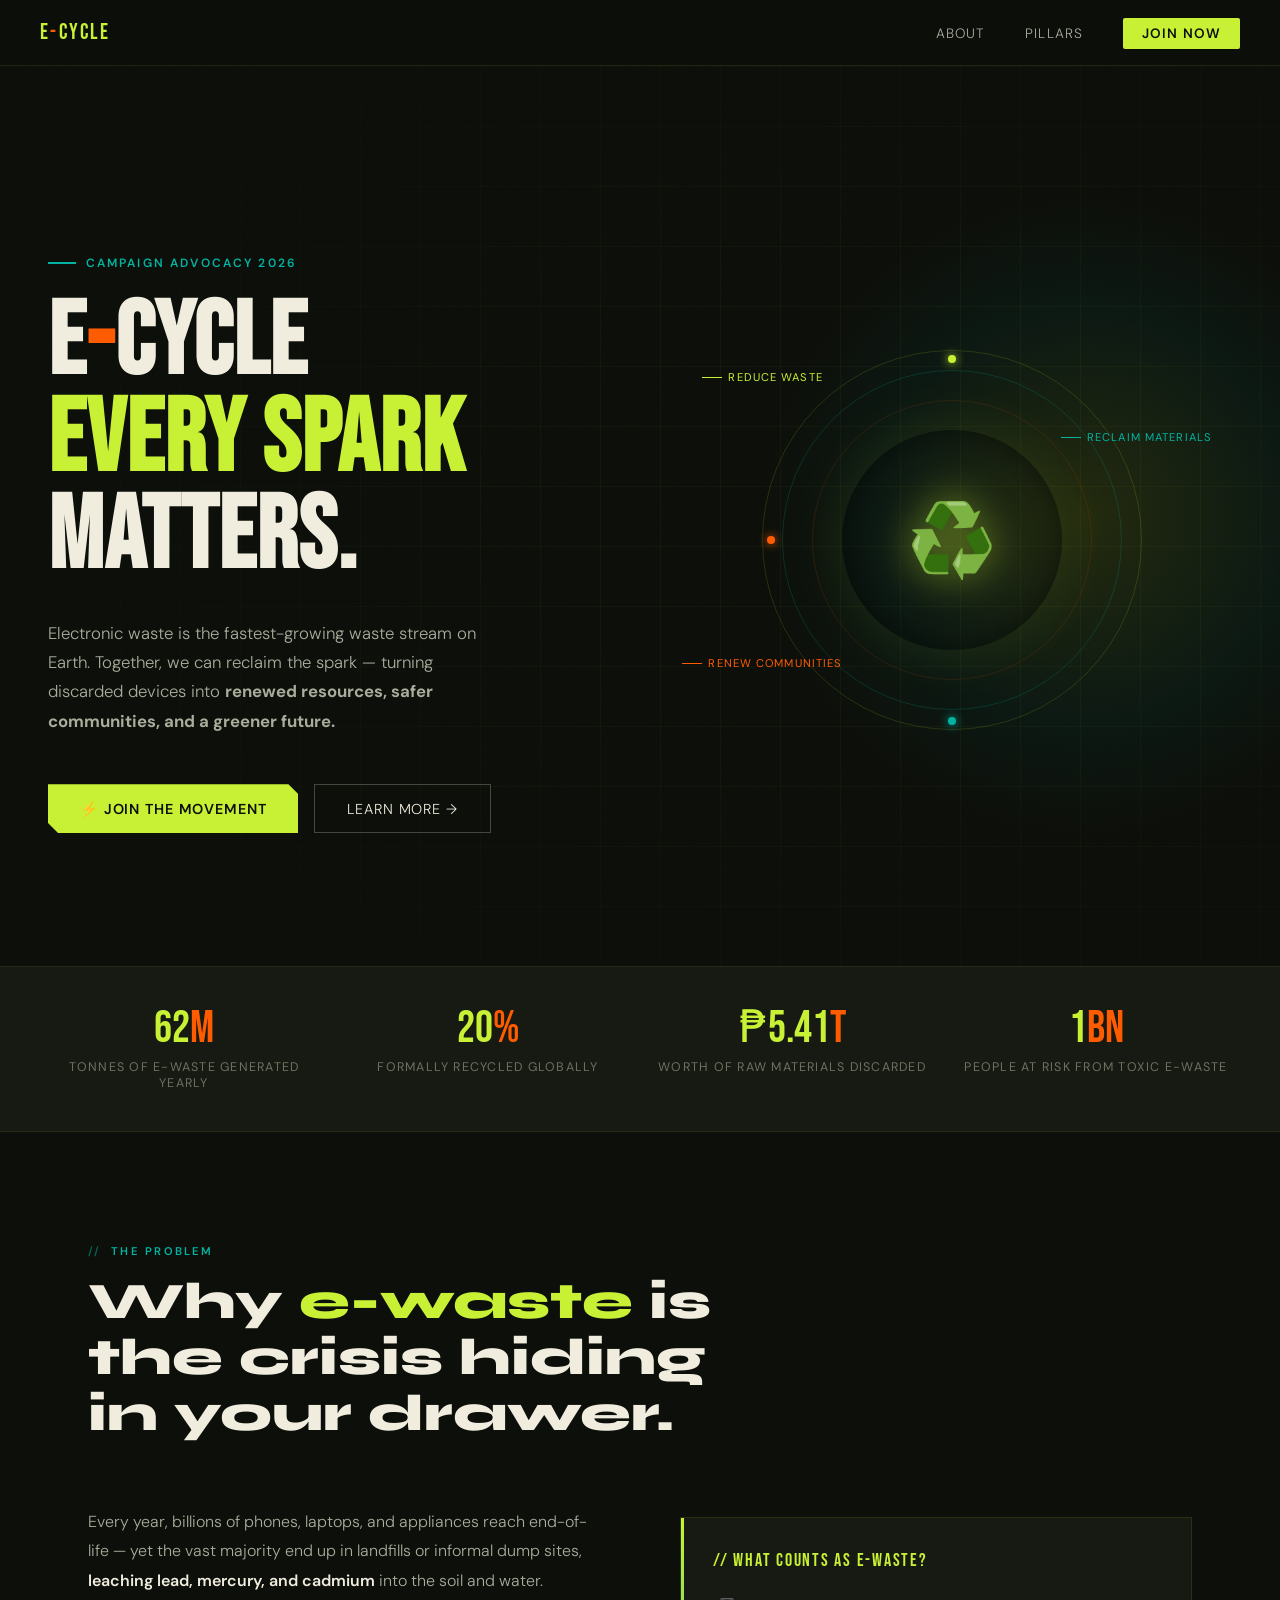
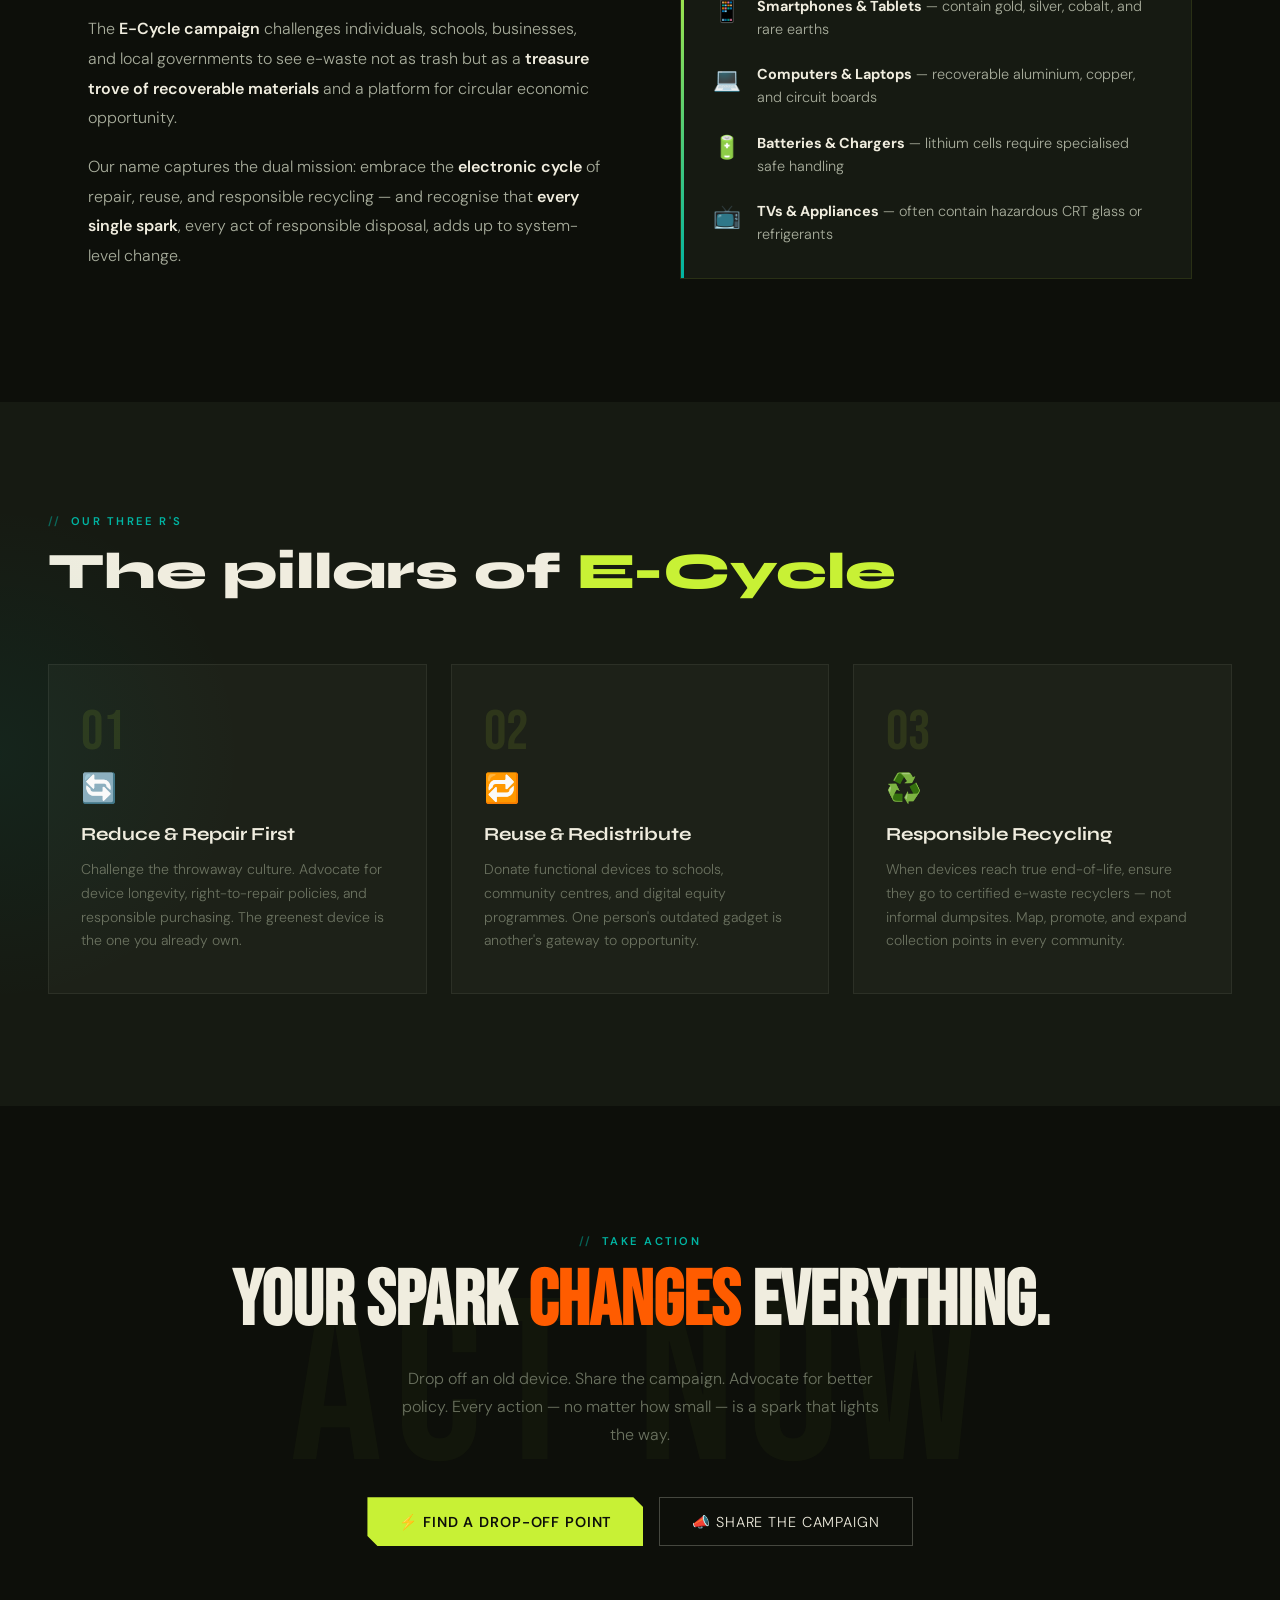
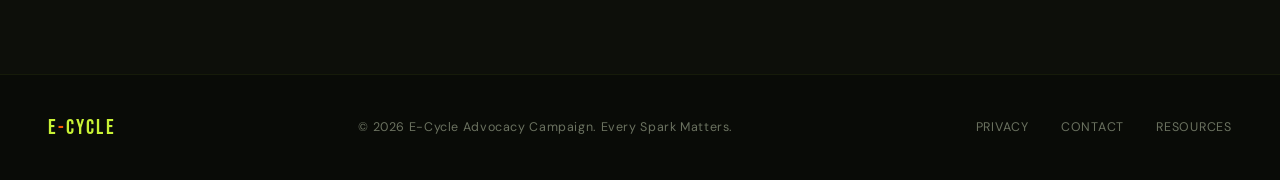
==== index.html @ cee726c8 "Add files via upload" ====
<!DOCTYPE html>
<html lang="en">
<head>
  <meta charset="UTF-8" />
  <meta name="viewport" content="width=device-width, initial-scale=1.0"/>
  <title>E-Cycle: Every Spark Matters</title>
  <link href="https://fonts.googleapis.com/css2?family=Bebas+Neue&family=DM+Sans:ital,wght@0,300;0,400;0,600;1,300&family=Syne:wght@700;800&display=swap" rel="stylesheet"/>
  <link rel="stylesheet" href="styles.css"/>
</head>
<body>

<!-- NAV -->
  <nav>
    <div class="nav-logo">E<span>-</span>Cycle</div>
    <ul class="nav-links">
      <li><a href="#about">About</a></li>
      <li><a href="#pillars">Pillars</a></li>
      <li><a href="#join" class="nav-cta">Join Now</a></li>
    </ul>
  </nav>

  <!-- HERO -->
  <section class="hero">
    <div class="hero-glow"></div>
    <div class="hero-left">
      <div class="hero-eyebrow">Campaign Advocacy 2026</div>
      <h1 class="hero-title">
        E<span class="accent-o">-</span>Cycle
        <span class="accent">Every Spark</span>
        Matters.
      </h1>
      <p class="hero-sub">
        Electronic waste is the fastest-growing waste stream on Earth. 
        Together, we can reclaim the spark — turning discarded devices into 
        <strong>renewed resources, safer communities, and a greener future.</strong>
      </p>
      <div class="hero-actions">
        <a href="#join" class="btn-primary">⚡ Join the Movement</a>
        <a href="#about" class="btn-secondary">Learn More →</a>
      </div>
    </div>

    <div class="hero-right">
      <div class="ecycle-orb">
        <div class="orb-ring"></div>
        <div class="orb-ring"></div>
        <div class="orb-ring"></div>
        <div class="orb-core">
          <div class="orb-icon">♻️</div>
        </div>
        <div class="orb-dot"></div>
        <div class="orb-dot"></div>
        <div class="orb-dot"></div>
        <div class="float-label tl">Reduce Waste</div>
        <div class="float-label tr">Reclaim Materials</div>
        <div class="float-label bl">Renew Communities</div>
      </div>
    </div>
  </section>

  <!-- STATS BAR -->
  <div class="stats-bar">
    <div class="stat-item">
      <div class="stat-num">62<span>M</span></div>
      <div class="stat-label">Tonnes of e-waste generated yearly</div>
    </div>
    <div class="stat-item">
      <div class="stat-num">20<span>%</span></div>
      <div class="stat-label">Formally recycled globally</div>
    </div>
    <div class="stat-item">
      <div class="stat-num">₱5.41<span>T</span></div>
      <div class="stat-label">Worth of raw materials discarded</div>
    </div>
    <div class="stat-item">
      <div class="stat-num">1<span>Bn</span></div>
      <div class="stat-label">People at risk from toxic e-waste</div>
    </div>
  </div>

  <!-- ABOUT -->
  <section class="section" id="about">
    <div class="section-tag">The Problem</div>
    <h2 class="section-title">Why <em>e-waste</em> is the crisis hiding in your drawer.</h2>
    <div class="about-grid">
      <div class="about-text reveal">
        <p>
          Every year, billions of phones, laptops, and appliances reach end-of-life — 
          yet the vast majority end up in landfills or informal dump sites, 
          <strong>leaching lead, mercury, and cadmium</strong> into the soil and water.
        </p>
        <p>
          The <strong>E-Cycle campaign</strong> challenges individuals, schools, businesses, 
          and local governments to see e-waste not as trash but as a <strong>treasure trove of recoverable materials</strong> 
          and a platform for circular economic opportunity.
        </p>
        <p>
          Our name captures the dual mission: embrace the <strong>electronic cycle</strong> of repair, 
          reuse, and responsible recycling — and recognise that <strong>every single spark</strong>, 
          every act of responsible disposal, adds up to system-level change.
        </p>
      </div>
      <div class="about-visual reveal">
        <div class="ewaste-card">
          <div class="ewaste-card-title">// What counts as E-Waste?</div>
          <div class="ewaste-item">
            <div class="ewaste-icon">📱</div>
            <div class="ewaste-item-text"><strong>Smartphones & Tablets</strong> — contain gold, silver, cobalt, and rare earths</div>
          </div>
          <div class="ewaste-item">
            <div class="ewaste-icon">💻</div>
            <div class="ewaste-item-text"><strong>Computers & Laptops</strong> — recoverable aluminium, copper, and circuit boards</div>
          </div>
          <div class="ewaste-item">
            <div class="ewaste-icon">🔋</div>
            <div class="ewaste-item-text"><strong>Batteries & Chargers</strong> — lithium cells require specialised safe handling</div>
          </div>
          <div class="ewaste-item">
            <div class="ewaste-icon">📺</div>
            <div class="ewaste-item-text"><strong>TVs & Appliances</strong> — often contain hazardous CRT glass or refrigerants</div>
          </div>
        </div>
      </div>
    </div>
  </section>

  <!-- PILLARS -->
  <div class="pillars-section" id="pillars">
    <div class="pillars-inner">
      <div class="section-tag">Our Three R's</div>
      <h2 class="section-title" style="max-width:100%">The pillars of <em>E-Cycle</em></h2>
      <div class="pillars-grid">
        <div class="pillar reveal">
          <div class="pillar-num">01</div>
          <div class="pillar-icon">🔄</div>
          <div class="pillar-title">Reduce & Repair First</div>
          <div class="pillar-desc">
            Challenge the throwaway culture. Advocate for device longevity, right-to-repair policies, and responsible purchasing. The greenest device is the one you already own.
          </div>
        </div>
        <div class="pillar reveal">
          <div class="pillar-num">02</div>
          <div class="pillar-icon">🔁</div>
          <div class="pillar-title">Reuse & Redistribute</div>
          <div class="pillar-desc">
            Donate functional devices to schools, community centres, and digital equity programmes. One person's outdated gadget is another's gateway to opportunity.
          </div>
        </div>
        <div class="pillar reveal">
          <div class="pillar-num">03</div>
          <div class="pillar-icon">♻️</div>
          <div class="pillar-title">Responsible Recycling</div>
          <div class="pillar-desc">
            When devices reach true end-of-life, ensure they go to certified e-waste recyclers — not informal dumpsites. Map, promote, and expand collection points in every community.
          </div>
        </div>
      </div>
    </div>
  </div>

  <!-- CTA -->
  <section class="cta-section" id="join">
    <div class="cta-inner">
      <div class="section-tag" style="justify-content:center">Take Action</div>
      <h2 class="cta-title">Your Spark <span>Changes</span> Everything.</h2>
      <p class="cta-sub">
        Drop off an old device. Share the campaign. Advocate for better policy. 
        Every action — no matter how small — is a spark that lights the way.
      </p>
      <div class="cta-actions">
        <a href="dropoff.html" class="btn-primary">⚡ Find a Drop-Off Point</a>
        <a id="copy-btn" class="btn-secondary">📣 Share the Campaign</a>
      </div>
    </div>
  </section>

  <!-- FOOTER -->
  <footer>
    <div class="footer-logo">E<span>-</span>Cycle</div>
    <div class="footer-copy">© 2026 E-Cycle Advocacy Campaign. Every Spark Matters.</div>
    <div class="footer-links">
      <a href="#">Privacy</a>
      <a href="#">Contact</a>
      <a href="#">Resources</a>
    </div>
  </footer>

  <script>

    // Scroll reveal
    const revealEls = document.querySelectorAll('.reveal');
    const io = new IntersectionObserver(entries => {
      entries.forEach((e, i) => {
        if (e.isIntersecting) {
          setTimeout(() => e.target.classList.add('visible'), i * 100);
        }
      });
    }, { threshold: .15 });
    revealEls.forEach(el => io.observe(el));

    // Smooth anchor scroll
    document.querySelectorAll('a[href^="#"]').forEach(a => {
      a.addEventListener('click', e => {
        const t = document.querySelector(a.getAttribute('href'));
        if (t) { e.preventDefault(); t.scrollIntoView({ behavior: 'smooth' }); }
      });
    });

    const copyBtn = document.getElementById('copy-btn');

    copyBtn.addEventListener('click', () => {
        // Get the current page URL
        const url = window.location.href;

        // Use the Clipboard API to copy the text
        navigator.clipboard.writeText(url).then(() => {
            // Optional: Give the user feedback
            copyBtn.textContent = "Link Copied!";
            
            // Reset the button text after 2 seconds
            setTimeout(() => {
                copyBtn.textContent = "📣 Share the Campaign";
            }, 2000);
        }).catch(err => {
            console.error('Failed to copy: ', err);
        });
    });

  </script>
</body>
</html>
---- styles.css ----
/* Main CSS */
:root {
      --lime:   #C8F135;
      --orange: #FF5C00;
      --teal:   #00B4A2;
      --dark:   #0D0F0A;
      --mid:    #161A12;
      --smoke:  #F0EDDF;
      --muted:  #6B7260;
    }

    *, *::before, *::after { box-sizing: border-box; margin: 0; padding: 0; }

    html { scroll-behavior: smooth; }

    body {
      background: var(--dark);
      color: var(--smoke);
      font-family: 'DM Sans', sans-serif;
      overflow-x: hidden;
    }



    /* ── Grain overlay ── */
    body::after {
      content: '';
      position: fixed; inset: 0;
      background-image: url("data:image/svg+xml,%3Csvg viewBox='0 0 256 256' xmlns='http://www.w3.org/2000/svg'%3E%3Cfilter id='noise'%3E%3CfeTurbulence type='fractalNoise' baseFrequency='.9' numOctaves='4' stitchTiles='stitch'/%3E%3C/filter%3E%3Crect width='100%25' height='100%25' filter='url(%23noise)' opacity='.04'/%3E%3C/svg%3E");
      pointer-events: none; z-index: 1000;
      opacity: .25;
    }

    /* ── NAV ── */
    nav {
      position: fixed; top: 0; left: 0; right: 0;
      display: flex; align-items: center; justify-content: space-between;
      padding: 1.4rem 3rem;
      z-index: 500;
      background: linear-gradient(to bottom, rgba(13,15,10,.95) 0%, transparent 100%);
    }
    .nav-logo {
      font-family: 'Bebas Neue', sans-serif;
      font-size: 1.5rem;
      letter-spacing: .1em;
      color: var(--lime);
    }
    .nav-logo span { color: var(--orange); }
    .nav-links { display: flex; gap: 2.5rem; list-style: none; }
    .nav-links a {
      color: var(--smoke);
      text-decoration: none;
      font-size: .85rem;
      font-weight: 300;
      letter-spacing: .08em;
      text-transform: uppercase;
      opacity: .7;
      transition: opacity .2s, color .2s;
    }
    .nav-links a:hover { opacity: 1; color: var(--lime); }
    .nav-cta {
      background: var(--lime);
      color: var(--dark) !important;
      font-weight: 600 !important;
      opacity: 1 !important;
      padding: .45rem 1.2rem;
      border-radius: 2px;
      transition: background .2s !important;
    }
    .nav-cta:hover { background: var(--orange) !important; color: var(--smoke) !important; }

    /* ── HERO ── */
    .hero {
      min-height: 100vh;
      display: grid;
      grid-template-columns: 1fr 1fr;
      align-items: center;
      padding: 8rem 3rem 5rem;
      position: relative;
      overflow: hidden;
      gap: 4rem;
    }

    /* circuit-board background pattern */
    .hero::before {
      content: '';
      position: absolute; inset: 0;
      background-image:
        linear-gradient(rgba(200,241,53,.04) 1px, transparent 1px),
        linear-gradient(90deg, rgba(200,241,53,.04) 1px, transparent 1px);
      background-size: 60px 60px;
      mask-image: radial-gradient(ellipse 80% 80% at 70% 50%, black 30%, transparent 100%);
    }

    .hero-glow {
      position: absolute;
      right: -10%;
      top: 50%;
      transform: translateY(-50%);
      width: 650px; height: 650px;
      background: radial-gradient(circle, rgba(200,241,53,.12) 0%, rgba(0,180,162,.06) 45%, transparent 70%);
      pointer-events: none;
    }

    .hero-left { position: relative; z-index: 2; }

    .hero-eyebrow {
      display: inline-flex; align-items: center; gap: .6rem;
      font-size: .75rem;
      letter-spacing: .18em;
      text-transform: uppercase;
      color: var(--teal);
      font-weight: 600;
      margin-bottom: 1.5rem;
      animation: fadeUp .8s ease both;
    }
    .hero-eyebrow::before {
      content: '';
      display: block;
      width: 28px; height: 2px;
      background: var(--teal);
    }

    .hero-title {
      font-family: 'Bebas Neue', sans-serif;
      font-size: clamp(4.5rem, 8vw, 8rem);
      line-height: .95;
      letter-spacing: .01em;
      animation: fadeUp .8s .15s ease both;
    }
    .hero-title .accent { color: var(--lime); display: block; }
    .hero-title .accent-o { color: var(--orange); }

    .hero-sub {
      margin-top: 2rem;
      font-size: 1.05rem;
      line-height: 1.75;
      color: #a8ad9c;
      max-width: 430px;
      font-weight: 300;
      animation: fadeUp .8s .3s ease both;
    }

    .hero-actions {
      margin-top: 3rem;
      display: flex; gap: 1rem; flex-wrap: wrap;
      animation: fadeUp .8s .45s ease both;
    }

    .btn-primary {
      background: var(--lime);
      color: var(--dark);
      font-family: 'DM Sans', sans-serif;
      font-weight: 600;
      font-size: .9rem;
      letter-spacing: .06em;
      text-transform: uppercase;
      padding: .9rem 2rem;
      border: none;
      cursor: none;
      text-decoration: none;
      display: inline-flex; align-items: center; gap: .5rem;
      transition: background .25s, transform .2s;
      clip-path: polygon(0 0, calc(100% - 10px) 0, 100% 10px, 100% 100%, 10px 100%, 0 calc(100% - 10px));
    }
    .btn-primary:hover { background: var(--orange); color: var(--smoke); transform: translateY(-2px); }

    .btn-secondary {
      background: transparent;
      color: var(--smoke);
      font-family: 'DM Sans', sans-serif;
      font-weight: 300;
      font-size: .9rem;
      letter-spacing: .06em;
      text-transform: uppercase;
      padding: .9rem 2rem;
      border: 1px solid rgba(240,237,223,.25);
      cursor: none;
      text-decoration: none;
      display: inline-flex; align-items: center; gap: .5rem;
      transition: border-color .25s, color .25s;
    }
    .btn-secondary:hover { border-color: var(--teal); color: var(--teal); }

    /* ── Hero right: big graphic ── */
    .hero-right {
      position: relative; z-index: 2;
      display: flex; justify-content: center; align-items: center;
      animation: fadeIn 1.2s .4s ease both;
    }

    .ecycle-orb {
      position: relative;
      width: 380px; height: 380px;
    }
    .orb-ring {
      position: absolute; inset: 0;
      border-radius: 50%;
      border: 1px solid rgba(200,241,53,.15);
      animation: spinSlow 20s linear infinite;
    }
    .orb-ring:nth-child(2) {
      inset: 20px;
      border-color: rgba(0,180,162,.2);
      animation-duration: 14s;
      animation-direction: reverse;
    }
    .orb-ring:nth-child(3) {
      inset: 50px;
      border-color: rgba(255,92,0,.12);
      animation-duration: 25s;
    }
    .orb-core {
      position: absolute;
      inset: 80px;
      border-radius: 50%;
      background: radial-gradient(135deg at 30% 30%, rgba(200,241,53,.25), rgba(0,180,162,.1) 50%, rgba(13,15,10,.9));
      box-shadow: 0 0 60px rgba(200,241,53,.1), inset 0 0 30px rgba(0,0,0,.5);
      display: flex; align-items: center; justify-content: center;
    }
    .orb-icon {
      font-size: 4.5rem;
      filter: drop-shadow(0 0 20px rgba(200,241,53,.6));
      animation: pulse 3s ease-in-out infinite;
    }

    /* dot markers on ring */
    .orb-dot {
      position: absolute;
      width: 8px; height: 8px;
      background: var(--lime);
      border-radius: 50%;
      box-shadow: 0 0 10px var(--lime);
    }
    .orb-dot:nth-child(5) { top: 5px; left: 50%; transform: translateX(-50%); }
    .orb-dot:nth-child(6) { bottom: 5px; left: 50%; transform: translateX(-50%); background: var(--teal); box-shadow: 0 0 10px var(--teal); }
    .orb-dot:nth-child(7) { left: 5px; top: 50%; transform: translateY(-50%); background: var(--orange); box-shadow: 0 0 10px var(--orange); }

    /* floating labels */
    .float-label {
      position: absolute;
      font-family: 'DM Sans', sans-serif;
      font-size: .7rem;
      letter-spacing: .1em;
      text-transform: uppercase;
      color: var(--muted);
      display: flex; align-items: center; gap: .4rem;
      white-space: nowrap;
    }
    .float-label::before {
      content: '';
      width: 20px; height: 1px;
      background: currentColor;
    }
    .float-label.tl { top: 20px; left: -60px; color: var(--lime); }
    .float-label.tr { top: 80px; right: -70px; color: var(--teal); }
    .float-label.bl { bottom: 60px; left: -80px; color: var(--orange); }

    /* ── STATS BAR ── */
    .stats-bar {
      background: var(--mid);
      border-top: 1px solid rgba(200,241,53,.08);
      border-bottom: 1px solid rgba(200,241,53,.08);
      padding: 2.5rem 3rem;
      display: grid;
      grid-template-columns: repeat(4, 1fr);
      gap: 2rem;
      position: relative; z-index: 2;
    }
    .stat-item {
      text-align: center;
      animation: fadeUp .8s ease both;
    }
    .stat-item:nth-child(2) { animation-delay: .1s; }
    .stat-item:nth-child(3) { animation-delay: .2s; }
    .stat-item:nth-child(4) { animation-delay: .3s; }
    .stat-num {
      font-family: 'Bebas Neue', sans-serif;
      font-size: 2.8rem;
      color: var(--lime);
      line-height: 1;
    }
    .stat-num span { color: var(--orange); }
    .stat-label {
      font-size: .78rem;
      letter-spacing: .1em;
      text-transform: uppercase;
      color: var(--muted);
      margin-top: .4rem;
    }

    /* ── ABOUT SECTION ── */
    .section {
      padding: 7rem 3rem;
      max-width: 1200px;
      margin: 0 auto;
    }

    .section-tag {
      font-size: .7rem;
      letter-spacing: .2em;
      text-transform: uppercase;
      color: var(--teal);
      font-weight: 600;
      display: flex; align-items: center; gap: .6rem;
      margin-bottom: 1rem;
    }
    .section-tag::before {
      content: '//';
      opacity: .5;
    }

    .section-title {
      font-family: 'Syne', sans-serif;
      font-size: clamp(2.2rem, 4vw, 3.4rem);
      font-weight: 800;
      line-height: 1.1;
      max-width: 640px;
    }
    .section-title em {
      font-style: normal;
      color: var(--lime);
    }

    .about-grid {
      display: grid;
      grid-template-columns: 1fr 1fr;
      gap: 5rem;
      margin-top: 4rem;
      align-items: center;
    }

    .about-text p {
      font-size: 1rem;
      line-height: 1.85;
      color: #a8ad9c;
      font-weight: 300;
      margin-bottom: 1.2rem;
    }
    .about-text p strong { color: var(--smoke); font-weight: 600; }

    .about-visual {
      position: relative;
    }
    .ewaste-card {
      background: var(--mid);
      border: 1px solid rgba(200,241,53,.1);
      padding: 2rem;
      position: relative;
      overflow: hidden;
    }
    .ewaste-card::before {
      content: '';
      position: absolute;
      top: 0; left: 0;
      width: 3px; height: 100%;
      background: linear-gradient(to bottom, var(--lime), var(--teal));
    }
    .ewaste-card-title {
      font-family: 'Bebas Neue', sans-serif;
      font-size: 1.1rem;
      letter-spacing: .1em;
      color: var(--lime);
      margin-bottom: 1.5rem;
    }
    .ewaste-item {
      display: flex; align-items: flex-start;
      gap: 1rem;
      margin-bottom: 1.4rem;
    }
    .ewaste-item:last-child { margin-bottom: 0; }
    .ewaste-icon {
      font-size: 1.4rem;
      flex-shrink: 0;
      margin-top: .1rem;
    }
    .ewaste-item-text { font-size: .9rem; color: #a8ad9c; line-height: 1.6; font-weight: 300; }
    .ewaste-item-text strong { color: var(--smoke); }

    /* ── PILLARS ── */
    .pillars-section {
      padding: 7rem 3rem;
      background: var(--mid);
      position: relative;
      overflow: hidden;
    }
    .pillars-section::before {
      content: '';
      position: absolute;
      left: -20%;
      top: 50%;
      transform: translateY(-50%);
      width: 500px; height: 500px;
      background: radial-gradient(circle, rgba(0,180,162,.07) 0%, transparent 70%);
      pointer-events: none;
    }
    .pillars-inner {
      max-width: 1200px;
      margin: 0 auto;
    }
    .pillars-grid {
      display: grid;
      grid-template-columns: repeat(3, 1fr);
      gap: 1.5rem;
      margin-top: 4rem;
    }
    .pillar {
      background: rgba(240,237,223,.03);
      border: 1px solid rgba(240,237,223,.07);
      padding: 2.5rem 2rem;
      position: relative;
      overflow: hidden;
      transition: border-color .3s, transform .3s;
    }
    .pillar:hover { border-color: rgba(200,241,53,.25); transform: translateY(-4px); }
    .pillar::after {
      content: '';
      position: absolute;
      bottom: 0; left: 0; right: 0;
      height: 2px;
      background: linear-gradient(to right, var(--lime), transparent);
      transform: scaleX(0);
      transform-origin: left;
      transition: transform .4s ease;
    }
    .pillar:hover::after { transform: scaleX(1); }
    .pillar-num {
      font-family: 'Bebas Neue', sans-serif;
      font-size: 3.5rem;
      color: rgba(200,241,53,.1);
      line-height: 1;
      margin-bottom: .5rem;
      transition: color .3s;
    }
    .pillar:hover .pillar-num { color: rgba(200,241,53,.25); }
    .pillar-icon { font-size: 1.8rem; margin-bottom: 1rem; }
    .pillar-title {
      font-family: 'Syne', sans-serif;
      font-size: 1.15rem;
      font-weight: 700;
      margin-bottom: .8rem;
      color: var(--smoke);
    }
    .pillar-desc { font-size: .88rem; color: var(--muted); line-height: 1.7; font-weight: 300; }

    /* ── CALL TO ACTION ── */
    .cta-section {
      padding: 8rem 3rem;
      text-align: center;
      position: relative;
      overflow: hidden;
    }
    .cta-section::before {
      content: 'ACT NOW';
      position: absolute;
      font-family: 'Bebas Neue', sans-serif;
      font-size: clamp(8rem, 18vw, 16rem);
      color: rgba(200,241,53,.03);
      top: 50%; left: 50%;
      transform: translate(-50%, -50%);
      white-space: nowrap;
      pointer-events: none;
      letter-spacing: .05em;
    }
    .cta-inner { position: relative; z-index: 2; }
    .cta-title {
      font-family: 'Bebas Neue', sans-serif;
      font-size: clamp(3rem, 6vw, 5.5rem);
      line-height: 1;
      margin-bottom: 1.5rem;
    }
    .cta-title span { color: var(--orange); }
    .cta-sub {
      font-size: 1rem;
      color: var(--muted);
      font-weight: 300;
      max-width: 500px;
      margin: 0 auto 3rem;
      line-height: 1.75;
    }
    .cta-actions { display: flex; gap: 1rem; justify-content: center; flex-wrap: wrap; }

    /* ── FOOTER ── */
    footer {
      background: #090B07;
      border-top: 1px solid rgba(200,241,53,.07);
      padding: 2.5rem 3rem;
      display: flex;
      justify-content: space-between;
      align-items: center;
      flex-wrap: wrap;
      gap: 1rem;
    }
    .footer-logo {
      font-family: 'Bebas Neue', sans-serif;
      font-size: 1.3rem;
      letter-spacing: .1em;
      color: var(--lime);
    }
    .footer-logo span { color: var(--orange); }
    .footer-copy {
      font-size: .78rem;
      color: var(--muted);
      letter-spacing: .05em;
    }
    .footer-links { display: flex; gap: 2rem; }
    .footer-links a {
      color: var(--muted);
      text-decoration: none;
      font-size: .78rem;
      letter-spacing: .06em;
      text-transform: uppercase;
      transition: color .2s;
    }
    .footer-links a:hover { color: var(--lime); }

    /* ── ANIMATIONS ── */
    @keyframes fadeUp {
      from { opacity: 0; transform: translateY(30px); }
      to   { opacity: 1; transform: translateY(0); }
    }
    @keyframes fadeIn {
      from { opacity: 0; }
      to   { opacity: 1; }
    }
    @keyframes spinSlow {
      to { transform: rotate(360deg); }
    }
    @keyframes pulse {
      0%, 100% { transform: scale(1); filter: drop-shadow(0 0 20px rgba(200,241,53,.6)); }
      50%       { transform: scale(1.07); filter: drop-shadow(0 0 35px rgba(200,241,53,.9)); }
    }

    /* ── Scroll-reveal ── */
    .reveal {
      opacity: 0;
      transform: translateY(40px);
      transition: opacity .8s ease, transform .8s ease;
    }
    .reveal.visible {
      opacity: 1;
      transform: translateY(0);
    }

    /* ── Responsive ── */
    @media (max-width: 900px) {
      .hero { grid-template-columns: 1fr; text-align: center; }
      .hero-sub { max-width: 100%; }
      .hero-actions { justify-content: center; }
      .hero-right { display: none; }
      .stats-bar { grid-template-columns: repeat(2, 1fr); }
      .about-grid { grid-template-columns: 1fr; gap: 3rem; }
      .pillars-grid { grid-template-columns: 1fr; }
      nav { padding: 1.2rem 1.5rem; }
      .nav-links { display: none; }
      .section { padding: 5rem 1.5rem; }
      .pillars-section { padding: 5rem 1.5rem; }
      .hero { padding: 7rem 1.5rem 4rem; }
    }

    
/* Dropoff CSS*/
:root {
      --lime:   #C8F135;
      --orange: #FF5C00;
      --teal:   #00B4A2;
      --dark:   #0D0F0A;
      --mid:    #161A12;
      --panel:  #1B1F16;
      --smoke:  #F0EDDF;
      --muted:  #6B7260;
      --border: rgba(200,241,53,.1);
    }

    *, *::before, *::after { box-sizing: border-box; margin: 0; padding: 0; }
    html { scroll-behavior: smooth; }

    body {
      background: var(--dark);
      color: var(--smoke);
      font-family: 'DM Sans', sans-serif;
      min-height: 100vh;
      overflow-x: hidden;
    }

    /* ── grain ── */
    body::after {
      content: '';
      position: fixed; inset: 0;
      background-image: url("data:image/svg+xml,%3Csvg viewBox='0 0 256 256' xmlns='http://www.w3.org/2000/svg'%3E%3Cfilter id='n'%3E%3CfeTurbulence type='fractalNoise' baseFrequency='.9' numOctaves='4' stitchTiles='stitch'/%3E%3C/filter%3E%3Crect width='100%25' height='100%25' filter='url(%23n)' opacity='.04'/%3E%3C/svg%3E");
      pointer-events: none; z-index: 1000; opacity: .2;
    }

    /* ── NAV ── */
    nav {
      display: flex; align-items: center; justify-content: space-between;
      padding: 1.2rem 2.5rem;
      background: rgba(13,15,10,.95);
      border-bottom: 1px solid var(--border);
      position: sticky; top: 0; z-index: 500;
      backdrop-filter: blur(10px);
    }
    .nav-logo {
      font-family: 'Bebas Neue', sans-serif;
      font-size: 1.4rem; letter-spacing: .1em;
      color: var(--lime); text-decoration: none;
    }
    .nav-logo span { color: var(--orange); }
    .nav-back {
      display: flex; align-items: center; gap: .5rem;
      color: var(--muted); text-decoration: none;
      font-size: .8rem; letter-spacing: .1em;
      text-transform: uppercase;
      transition: color .2s;
    }
    .nav-back:hover { color: var(--lime); }
    .nav-back::before { content: '←'; }

    /* ── HERO STRIP ── */
    .hero-strip {
      background: var(--mid);
      border-bottom: 1px solid var(--border);
      padding: 3rem 2.5rem 2.5rem;
      position: relative; overflow: hidden;
    }
    .hero-strip::before {
      content: '';
      position: absolute; inset: 0;
      background-image:
        linear-gradient(rgba(200,241,53,.03) 1px, transparent 1px),
        linear-gradient(90deg, rgba(200,241,53,.03) 1px, transparent 1px);
      background-size: 40px 40px;
    }
    .hero-strip-inner { position: relative; z-index: 1; max-width: 1200px; margin: 0 auto; }
    .page-eyebrow {
      font-size: .7rem; letter-spacing: .2em; text-transform: uppercase;
      color: var(--teal); font-weight: 600;
      display: flex; align-items: center; gap: .5rem;
      margin-bottom: .8rem;
    }
    .page-eyebrow::before { content: '//'; opacity: .4; }
    .page-title {
      font-family: 'Bebas Neue', sans-serif;
      font-size: clamp(2.5rem, 5vw, 4rem);
      line-height: 1; letter-spacing: .02em;
    }
    .page-title span { color: var(--lime); }
    .page-sub {
      margin-top: .8rem;
      font-size: .95rem; color: var(--muted);
      font-weight: 300; max-width: 560px; line-height: 1.7;
    }
    .page-sub strong { color: var(--smoke); }

    /* ── INFO CHIPS ── */
    .chips {
      display: flex; flex-wrap: wrap; gap: .6rem;
      margin-top: 1.5rem;
    }
    .chip {
      display: inline-flex; align-items: center; gap: .4rem;
      background: rgba(200,241,53,.07);
      border: 1px solid var(--border);
      padding: .35rem .9rem;
      font-size: .75rem; letter-spacing: .08em;
      text-transform: uppercase; color: var(--lime);
      border-radius: 2px;
    }
    .chip.orange { background: rgba(255,92,0,.07); border-color: rgba(255,92,0,.2); color: var(--orange); }
    .chip.teal   { background: rgba(0,180,162,.07); border-color: rgba(0,180,162,.2); color: var(--teal); }

    /* ── MAIN LAYOUT ── */
    .main {
      display: grid;
      grid-template-columns: 380px 1fr;
      min-height: calc(100vh - 140px);
      max-width: 1400px;
      margin: 0 auto;
    }

    /* ── SIDEBAR ── */
    .sidebar {
      border-right: 1px solid var(--border);
      overflow-y: auto;
      max-height: calc(100vh - 140px);
      position: sticky;
      top: 61px;
    }
    .sidebar-header {
      padding: 1.2rem 1.5rem;
      border-bottom: 1px solid var(--border);
      background: var(--panel);
      position: sticky; top: 0; z-index: 10;
    }
    .sidebar-title {
      font-family: 'Syne', sans-serif;
      font-size: .85rem; font-weight: 700;
      letter-spacing: .08em; text-transform: uppercase;
      color: var(--smoke);
    }
    .sidebar-count {
      font-size: .75rem; color: var(--muted); margin-top: .2rem;
    }
    .sidebar-count span { color: var(--lime); font-weight: 600; }

    /* location card */
    .loc-card {
      padding: 1.2rem 1.5rem;
      border-bottom: 1px solid var(--border);
      cursor: pointer;
      transition: background .2s;
      position: relative;
    }
    .loc-card:hover { background: rgba(200,241,53,.04); }
    .loc-card.active {
      background: rgba(200,241,53,.06);
      border-left: 3px solid var(--lime);
    }
    .loc-card.active .loc-num { color: var(--lime); }
    .loc-top { display: flex; align-items: flex-start; gap: .8rem; }
    .loc-num {
      font-family: 'Bebas Neue', sans-serif;
      font-size: 1.6rem; line-height: 1;
      color: var(--muted);
      min-width: 2rem;
      transition: color .2s;
    }
    .loc-info { flex: 1; }
    .loc-name {
      font-family: 'Syne', sans-serif;
      font-size: .92rem; font-weight: 700;
      color: var(--smoke); line-height: 1.2;
    }
    .loc-city {
      font-size: .75rem; color: var(--teal);
      letter-spacing: .08em; text-transform: uppercase;
      margin-top: .25rem;
    }
    .loc-address {
      font-size: .78rem; color: var(--muted);
      font-weight: 300; line-height: 1.5;
      margin-top: .5rem;
    }
    .loc-meta {
      display: flex; flex-wrap: wrap; gap: .4rem;
      margin-top: .7rem;
    }
    .loc-tag {
      font-size: .68rem; letter-spacing: .07em;
      text-transform: uppercase;
      padding: .2rem .55rem;
      border-radius: 2px;
    }
    .loc-tag.cyberzone {
      background: rgba(0,180,162,.12);
      color: var(--teal);
      border: 1px solid rgba(0,180,162,.2);
    }
    .loc-tag.ewaste {
      background: rgba(200,241,53,.1);
      color: var(--lime);
      border: 1px solid rgba(200,241,53,.2);
    }
    .loc-hours {
      font-size: .73rem; color: var(--muted);
      margin-top: .6rem;
      display: flex; align-items: center; gap: .3rem;
    }
    .loc-hours::before { content: '🕐'; font-size: .7rem; }
    .open-dot {
      display: inline-block;
      width: 6px; height: 6px;
      background: var(--lime);
      border-radius: 50%;
      box-shadow: 0 0 6px var(--lime);
      margin-right: .3rem;
    }

    /* ── MAP PANEL ── */
    .map-panel {
      display: flex;
      flex-direction: column;
      background: var(--dark);
    }

    .map-toolbar {
      padding: 1rem 1.5rem;
      background: var(--panel);
      border-bottom: 1px solid var(--border);
      display: flex; align-items: center; justify-content: space-between;
      flex-wrap: wrap; gap: .8rem;
    }
    .map-location-name {
      font-family: 'Syne', sans-serif;
      font-size: 1rem; font-weight: 700;
      color: var(--smoke);
    }
    .map-location-sub {
      font-size: .78rem; color: var(--muted);
      margin-top: .15rem;
    }
    .map-actions { display: flex; gap: .6rem; }
    .map-btn {
      display: inline-flex; align-items: center; gap: .4rem;
      padding: .45rem 1rem;
      font-family: 'DM Sans', sans-serif;
      font-size: .75rem; font-weight: 600;
      letter-spacing: .07em; text-transform: uppercase;
      text-decoration: none;
      border: none; cursor: pointer;
      transition: background .2s, color .2s;
    }
    .map-btn.primary {
      background: var(--lime); color: var(--dark);
      clip-path: polygon(0 0, calc(100% - 6px) 0, 100% 6px, 100% 100%, 6px 100%, 0 calc(100% - 6px));
    }
    .map-btn.primary:hover { background: var(--orange); color: var(--smoke); }
    .map-btn.ghost {
      background: transparent; color: var(--muted);
      border: 1px solid rgba(240,237,223,.15);
    }
    .map-btn.ghost:hover { border-color: var(--teal); color: var(--teal); }

    /* map iframe wrapper */
    .map-frame-wrap {
      flex: 1;
      position: relative;
      min-height: 500px;
    }
    .map-frame-wrap iframe {
      position: absolute; inset: 0;
      width: 100%; height: 100%;
      border: none;
      display: none;
    }
    .map-frame-wrap iframe.visible { display: block; }

    /* map placeholder / loading */
    .map-placeholder {
      position: absolute; inset: 0;
      display: flex; flex-direction: column;
      align-items: center; justify-content: center;
      gap: 1rem;
      background: var(--dark);
      color: var(--muted);
    }
    .map-placeholder-icon {
      font-size: 3rem;
      filter: grayscale(1);
      opacity: .3;
    }
    .map-placeholder p {
      font-size: .85rem; letter-spacing: .05em;
      text-align: center; max-width: 240px; line-height: 1.6;
    }

    /* ── DETAIL BAR below map ── */
    .detail-bar {
      padding: 1rem 1.5rem;
      background: var(--panel);
      border-top: 1px solid var(--border);
      display: grid;
      grid-template-columns: repeat(3, 1fr);
      gap: 1rem;
    }
    .detail-item-label {
      font-size: .65rem; letter-spacing: .12em;
      text-transform: uppercase; color: var(--muted);
      margin-bottom: .25rem;
    }
    .detail-item-val {
      font-size: .85rem; color: var(--smoke);
      font-weight: 600;
    }
    .detail-item-val.lime { color: var(--lime); }
    .detail-item-val.teal { color: var(--teal); }

    /* ── ACCEPT LIST ── */
    .accept-section {
      padding: 2rem 2.5rem;
      background: var(--mid);
      border-top: 1px solid var(--border);
    }
    .accept-inner { max-width: 1400px; margin: 0 auto; }
    .accept-title {
      font-family: 'Bebas Neue', sans-serif;
      font-size: 1.4rem; letter-spacing: .05em;
      color: var(--smoke); margin-bottom: 1.2rem;
    }
    .accept-title span { color: var(--lime); }
    .accept-grid {
      display: grid;
      grid-template-columns: repeat(auto-fill, minmax(180px, 1fr));
      gap: .7rem;
    }
    .accept-item {
      background: rgba(240,237,223,.03);
      border: 1px solid var(--border);
      padding: .7rem 1rem;
      display: flex; align-items: center; gap: .6rem;
      font-size: .82rem; color: var(--muted);
      font-weight: 300;
    }
    .accept-item-icon { font-size: 1rem; flex-shrink: 0; }

    /* scrollbar */
    .sidebar::-webkit-scrollbar { width: 4px; }
    .sidebar::-webkit-scrollbar-track { background: transparent; }
    .sidebar::-webkit-scrollbar-thumb { background: rgba(200,241,53,.2); border-radius: 2px; }

    @media (max-width: 900px) {
      .main { grid-template-columns: 1fr; }
      .sidebar { max-height: 340px; position: static; }
      .map-frame-wrap { min-height: 360px; }
      .detail-bar { grid-template-columns: 1fr 1fr; }
      nav { padding: 1rem 1.2rem; }
      .hero-strip { padding: 2rem 1.2rem 1.5rem; }
      .accept-section { padding: 1.5rem 1.2rem; }
    }
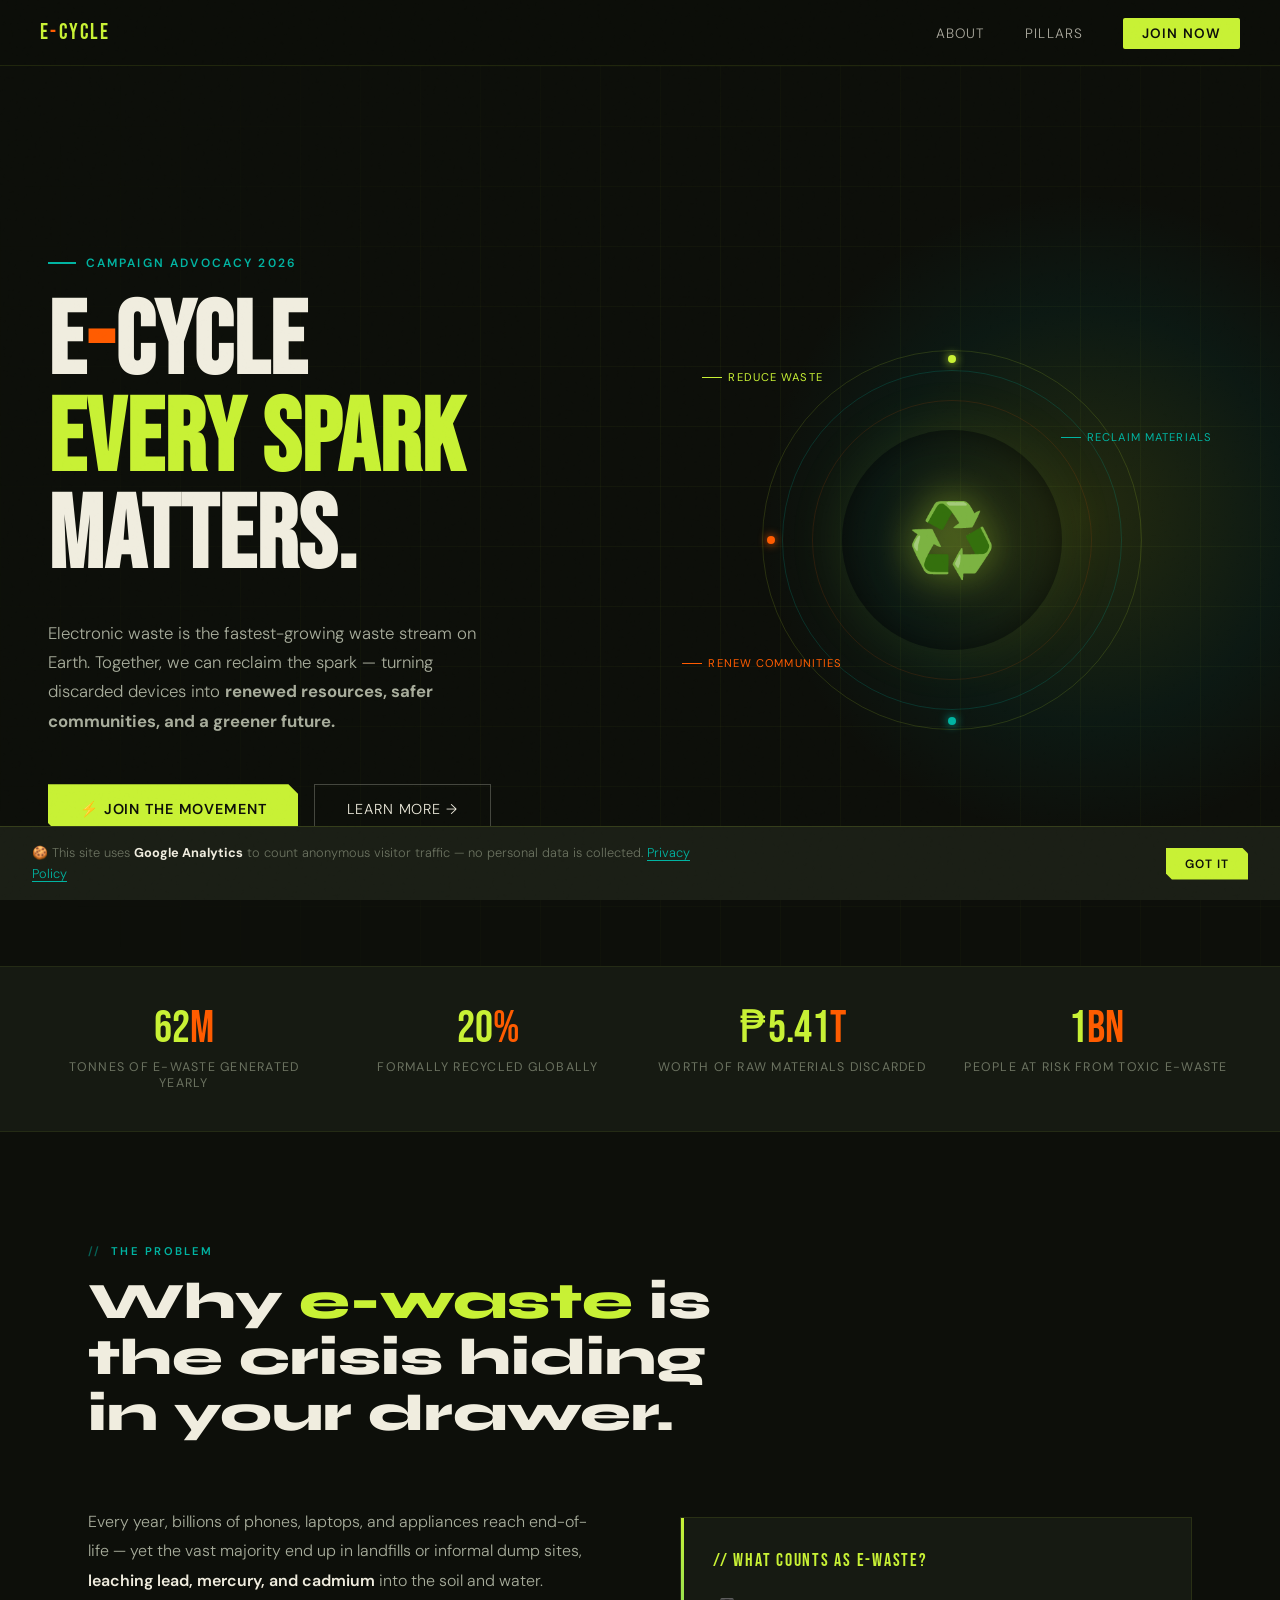
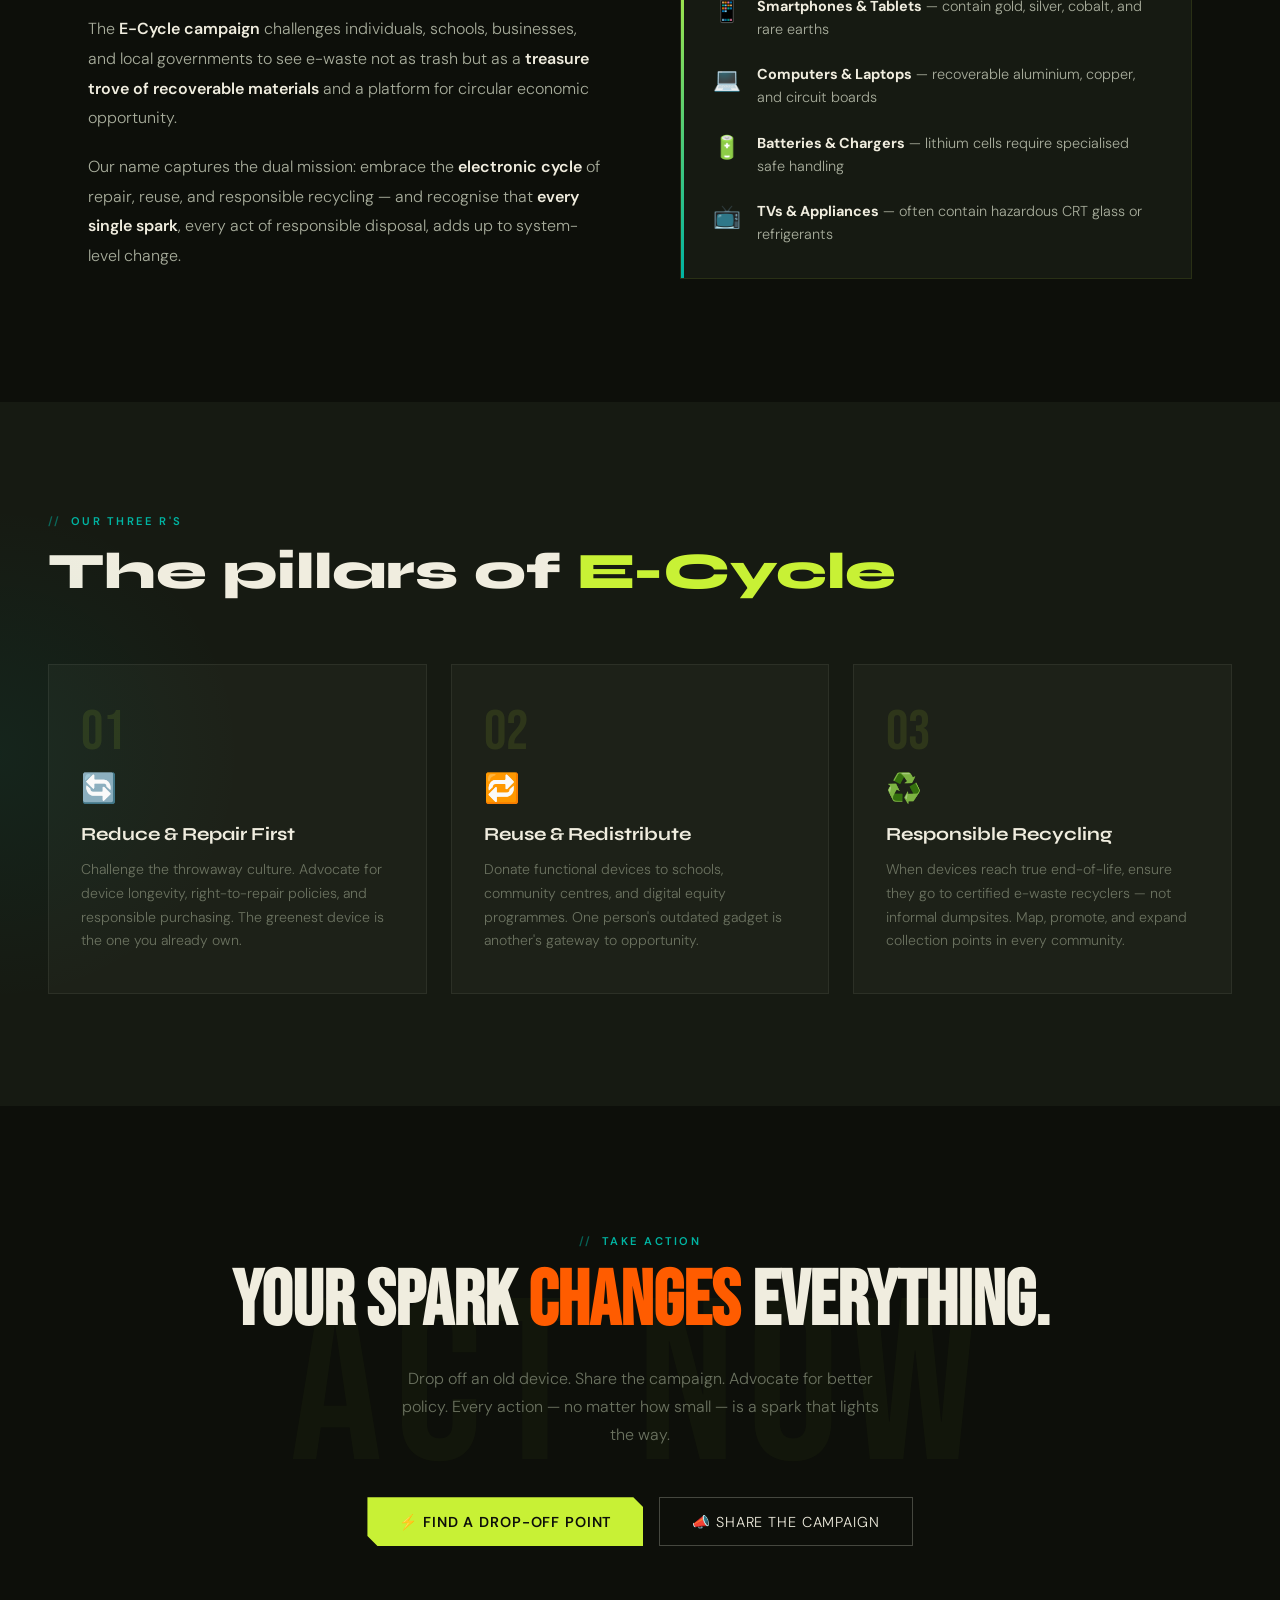
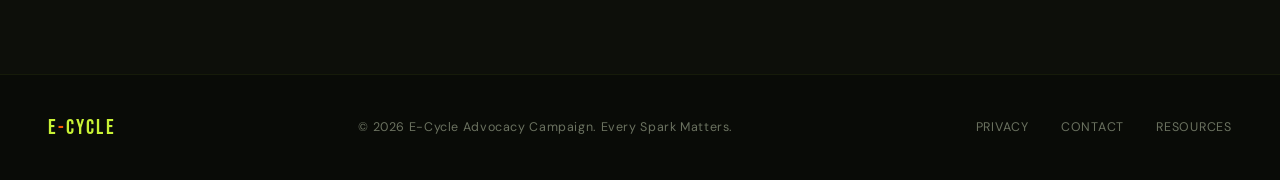
==== commit 2b4c2bba: "Update index.html" ====
--- a/index.html
+++ b/index.html
@@ -6,6 +6,8 @@
   <title>E-Cycle: Every Spark Matters</title>
   <link href="https://fonts.googleapis.com/css2?family=Bebas+Neue&family=DM+Sans:ital,wght@0,300;0,400;0,600;1,300&family=Syne:wght@700;800&display=swap" rel="stylesheet"/>
   <link rel="stylesheet" href="styles.css"/>
+  <meta name="ga-id" content="G-CMH2TP2EKD"/>
+  <script src="consent.js" defer></script>
 </head>
 <body>
 
@@ -168,8 +170,8 @@
         Every action — no matter how small — is a spark that lights the way.
       </p>
       <div class="cta-actions">
-        <a href="dropoff.html" class="btn-primary">⚡ Find a Drop-Off Point</a>
-        <a id="copy-btn" class="btn-secondary">📣 Share the Campaign</a>
+        <a href="#" class="btn-primary">⚡ Find a Drop-Off Point</a>
+        <a href="#" class="btn-secondary">📣 Share the Campaign</a>
       </div>
     </div>
   </section>
@@ -179,9 +181,9 @@
     <div class="footer-logo">E<span>-</span>Cycle</div>
     <div class="footer-copy">© 2026 E-Cycle Advocacy Campaign. Every Spark Matters.</div>
     <div class="footer-links">
-      <a href="#">Privacy</a>
-      <a href="#">Contact</a>
-      <a href="#">Resources</a>
+      <a href="privacy.html">Privacy</a>
+      <a href="contact.html">Contact</a>
+      <a href="resources.html">Resources</a>
     </div>
   </footer>
 
@@ -205,27 +207,51 @@
         if (t) { e.preventDefault(); t.scrollIntoView({ behavior: 'smooth' }); }
       });
     });
-
-    const copyBtn = document.getElementById('copy-btn');
-
-    copyBtn.addEventListener('click', () => {
-        // Get the current page URL
-        const url = window.location.href;
-
-        // Use the Clipboard API to copy the text
-        navigator.clipboard.writeText(url).then(() => {
-            // Optional: Give the user feedback
-            copyBtn.textContent = "Link Copied!";
-            
-            // Reset the button text after 2 seconds
-            setTimeout(() => {
-                copyBtn.textContent = "📣 Share the Campaign";
-            }, 2000);
-        }).catch(err => {
-            console.error('Failed to copy: ', err);
-        });
-    });
-
+  </script>
+
+  <!-- Cookie Notice -->
+  <div id="cookieNotice" style="
+    position: fixed; bottom: 0; left: 0; right: 0;
+    background: #1B1F16;
+    border-top: 1px solid rgba(200,241,53,.15);
+    padding: 1rem 2rem;
+    display: flex; align-items: center; justify-content: space-between;
+    flex-wrap: wrap; gap: .8rem;
+    z-index: 800;
+    transform: translateY(100%);
+    transition: transform .4s ease;
+  ">
+    <p style="margin:0; font-size:.8rem; color:#6B7260; font-weight:300; max-width:680px; line-height:1.6;">
+      🍪 This site uses <strong style="color:#F0EDDF;">Google Analytics</strong> to count anonymous visitor traffic — no personal data is collected.
+      <a href="privacy.html" style="color:#00B4A2; text-underline-offset:3px;">Privacy Policy</a>
+    </p>
+    <button onclick="dismissCookie()" style="
+      background: #C8F135; color: #0D0F0A;
+      border: none; cursor: pointer;
+      font-family: 'DM Sans', sans-serif;
+      font-size: .75rem; font-weight: 600;
+      letter-spacing: .08em; text-transform: uppercase;
+      padding: .5rem 1.2rem;
+      white-space: nowrap;
+      clip-path: polygon(0 0, calc(100% - 6px) 0, 100% 6px, 100% 100%, 6px 100%, 0 calc(100% - 6px));
+      transition: background .2s;
+    " onmouseover="this.style.background='#FF5C00';this.style.color='#F0EDDF'" onmouseout="this.style.background='#C8F135';this.style.color='#0D0F0A'">
+      Got it
+    </button>
+  </div>
+
+  <script>
+    (function() {
+      if (!localStorage.getItem('ecycle_cookie_ok')) {
+        setTimeout(() => {
+          document.getElementById('cookieNotice').style.transform = 'translateY(0)';
+        }, 1200);
+      }
+    })();
+    function dismissCookie() {
+      document.getElementById('cookieNotice').style.transform = 'translateY(100%)';
+      localStorage.setItem('ecycle_cookie_ok', '1');
+    }
   </script>
 </body>
-</html>+</html>
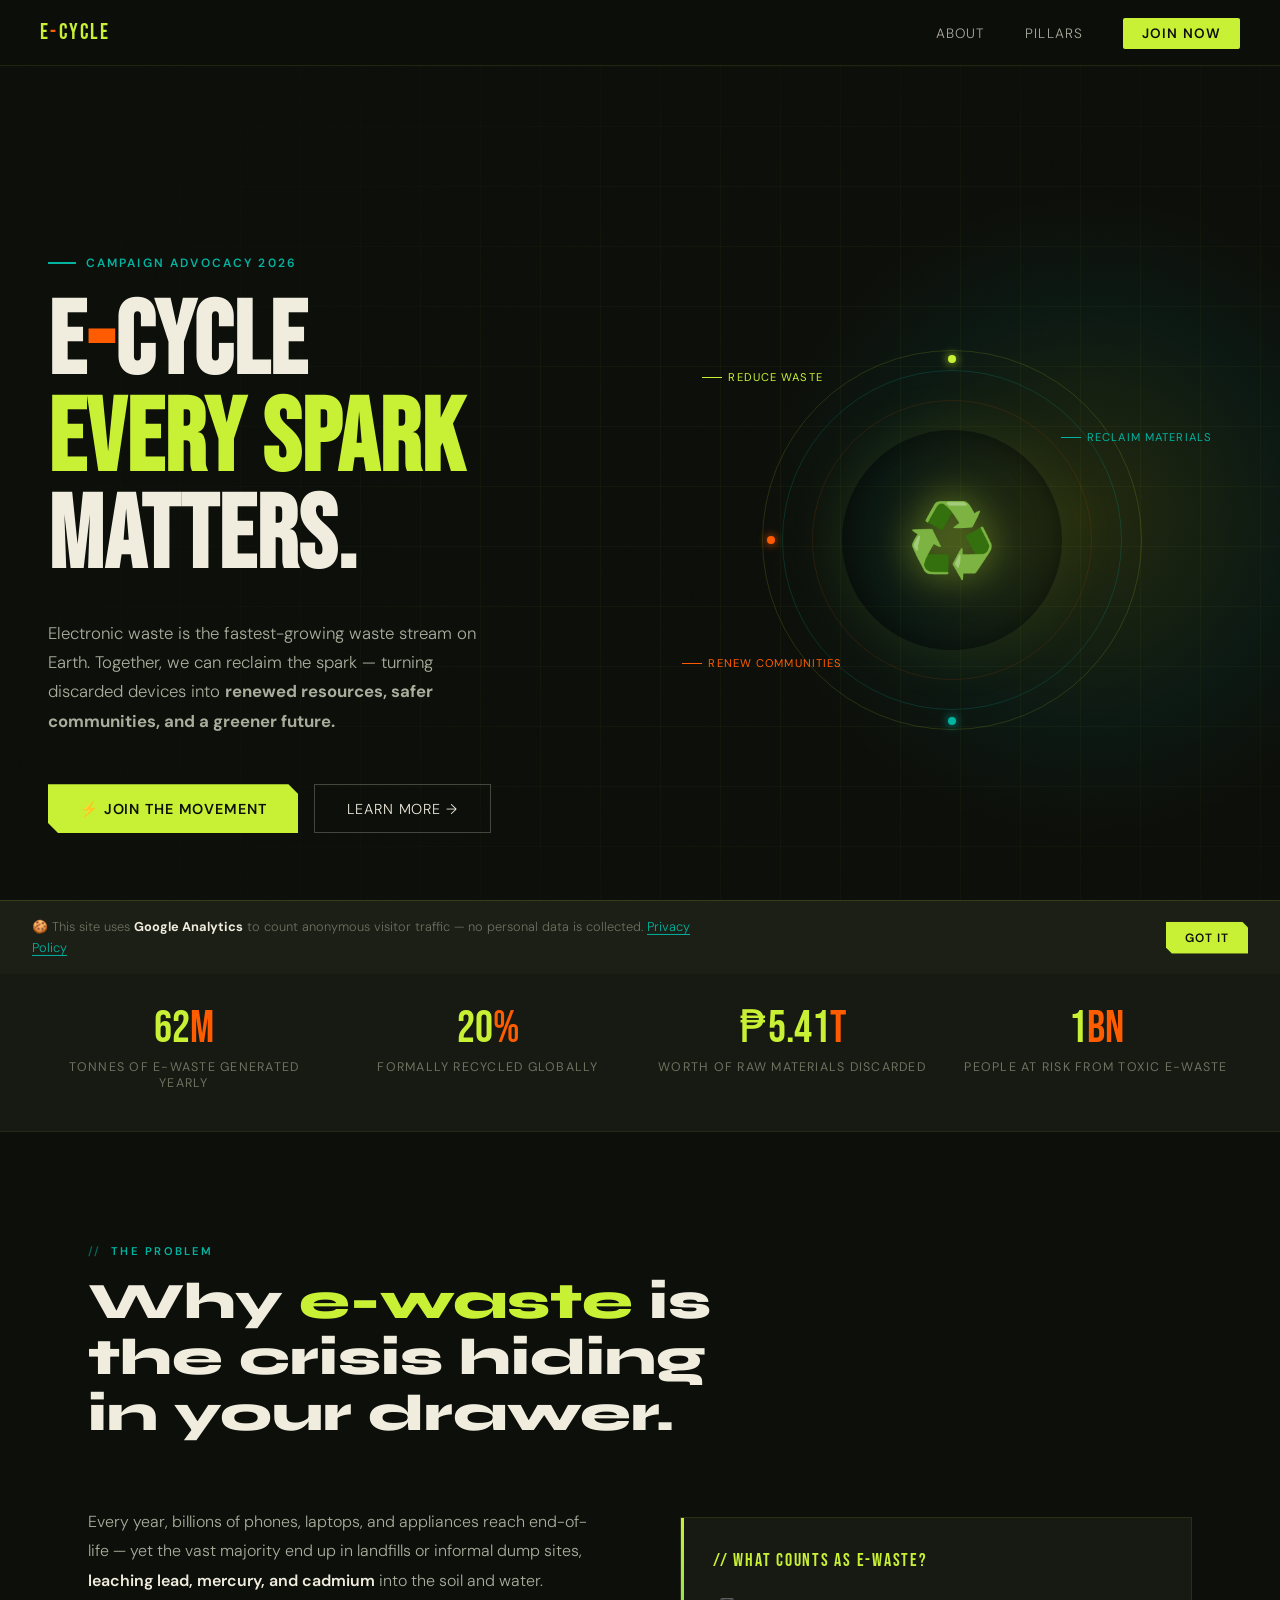
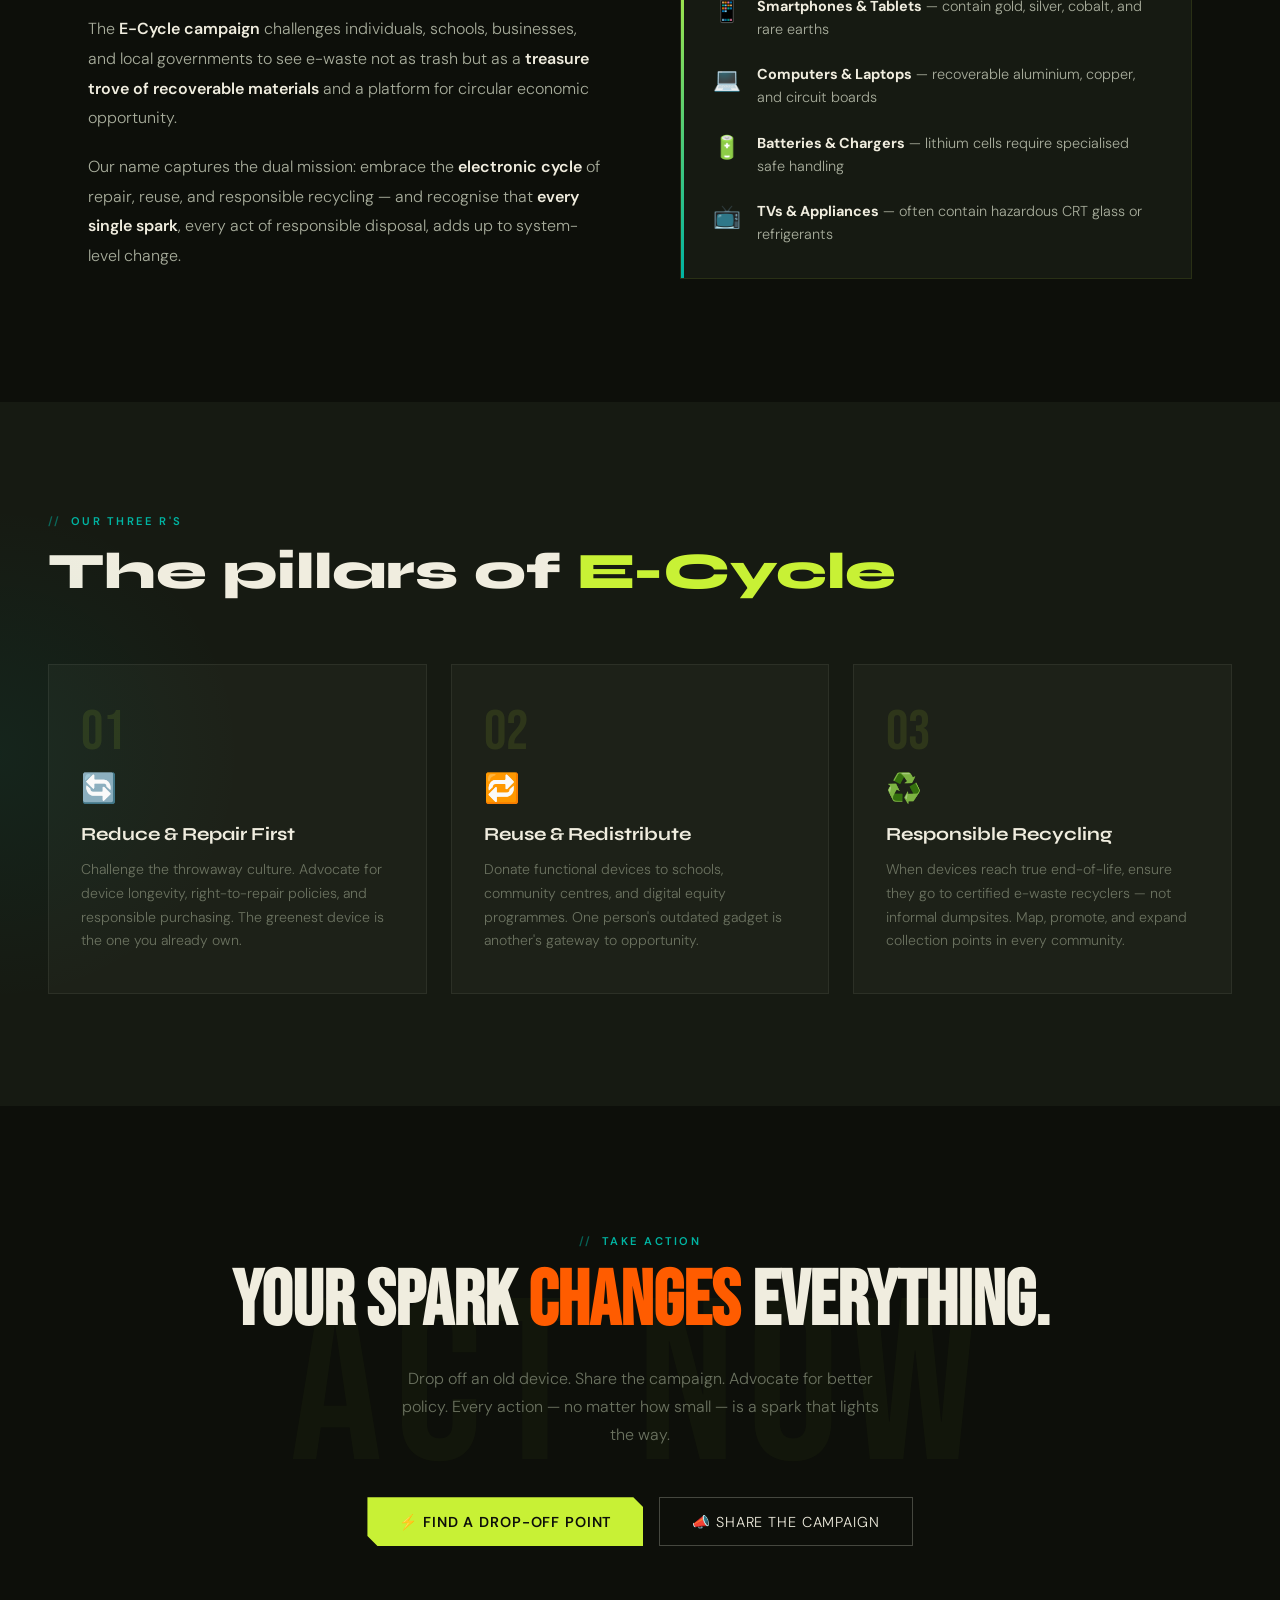
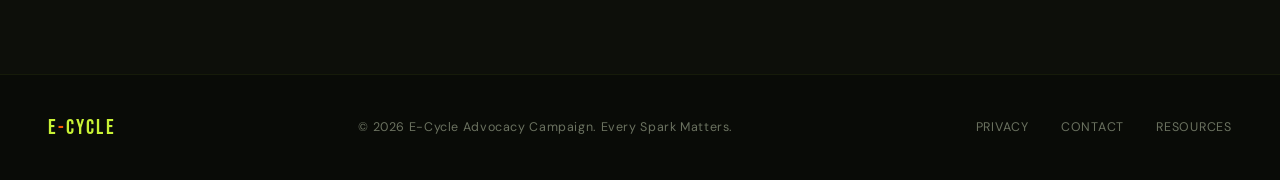
==== commit 26005b24: "Update index.html" ====
--- a/index.html
+++ b/index.html
@@ -170,8 +170,8 @@
         Every action — no matter how small — is a spark that lights the way.
       </p>
       <div class="cta-actions">
-        <a href="#" class="btn-primary">⚡ Find a Drop-Off Point</a>
-        <a href="#" class="btn-secondary">📣 Share the Campaign</a>
+        <a href="dropoff.html" class="btn-primary">⚡ Find a Drop-Off Point</a>
+        <a href="#" class="btn-secondary" id="shareBtn">📣 Share the Campaign</a>
       </div>
     </div>
   </section>
@@ -252,6 +252,31 @@
       document.getElementById('cookieNotice').style.transform = 'translateY(100%)';
       localStorage.setItem('ecycle_cookie_ok', '1');
     }
+
+    <script>
+  // Share campaign button
+  document.getElementById('shareBtn').addEventListener('click', async (e) => {
+    e.preventDefault();
+
+    const url = window.location.href;
+
+    try {
+      await navigator.clipboard.writeText(url);
+
+      const btn = document.getElementById('shareBtn');
+      const originalText = btn.innerHTML;
+
+      btn.innerHTML = '✅ Link Copied!';
+      
+      setTimeout(() => {
+        btn.innerHTML = originalText;
+      }, 2000);
+
+    } catch (err) {
+      alert('Failed to copy link.');
+    }
+  });
+</script>
   </script>
 </body>
 </html>
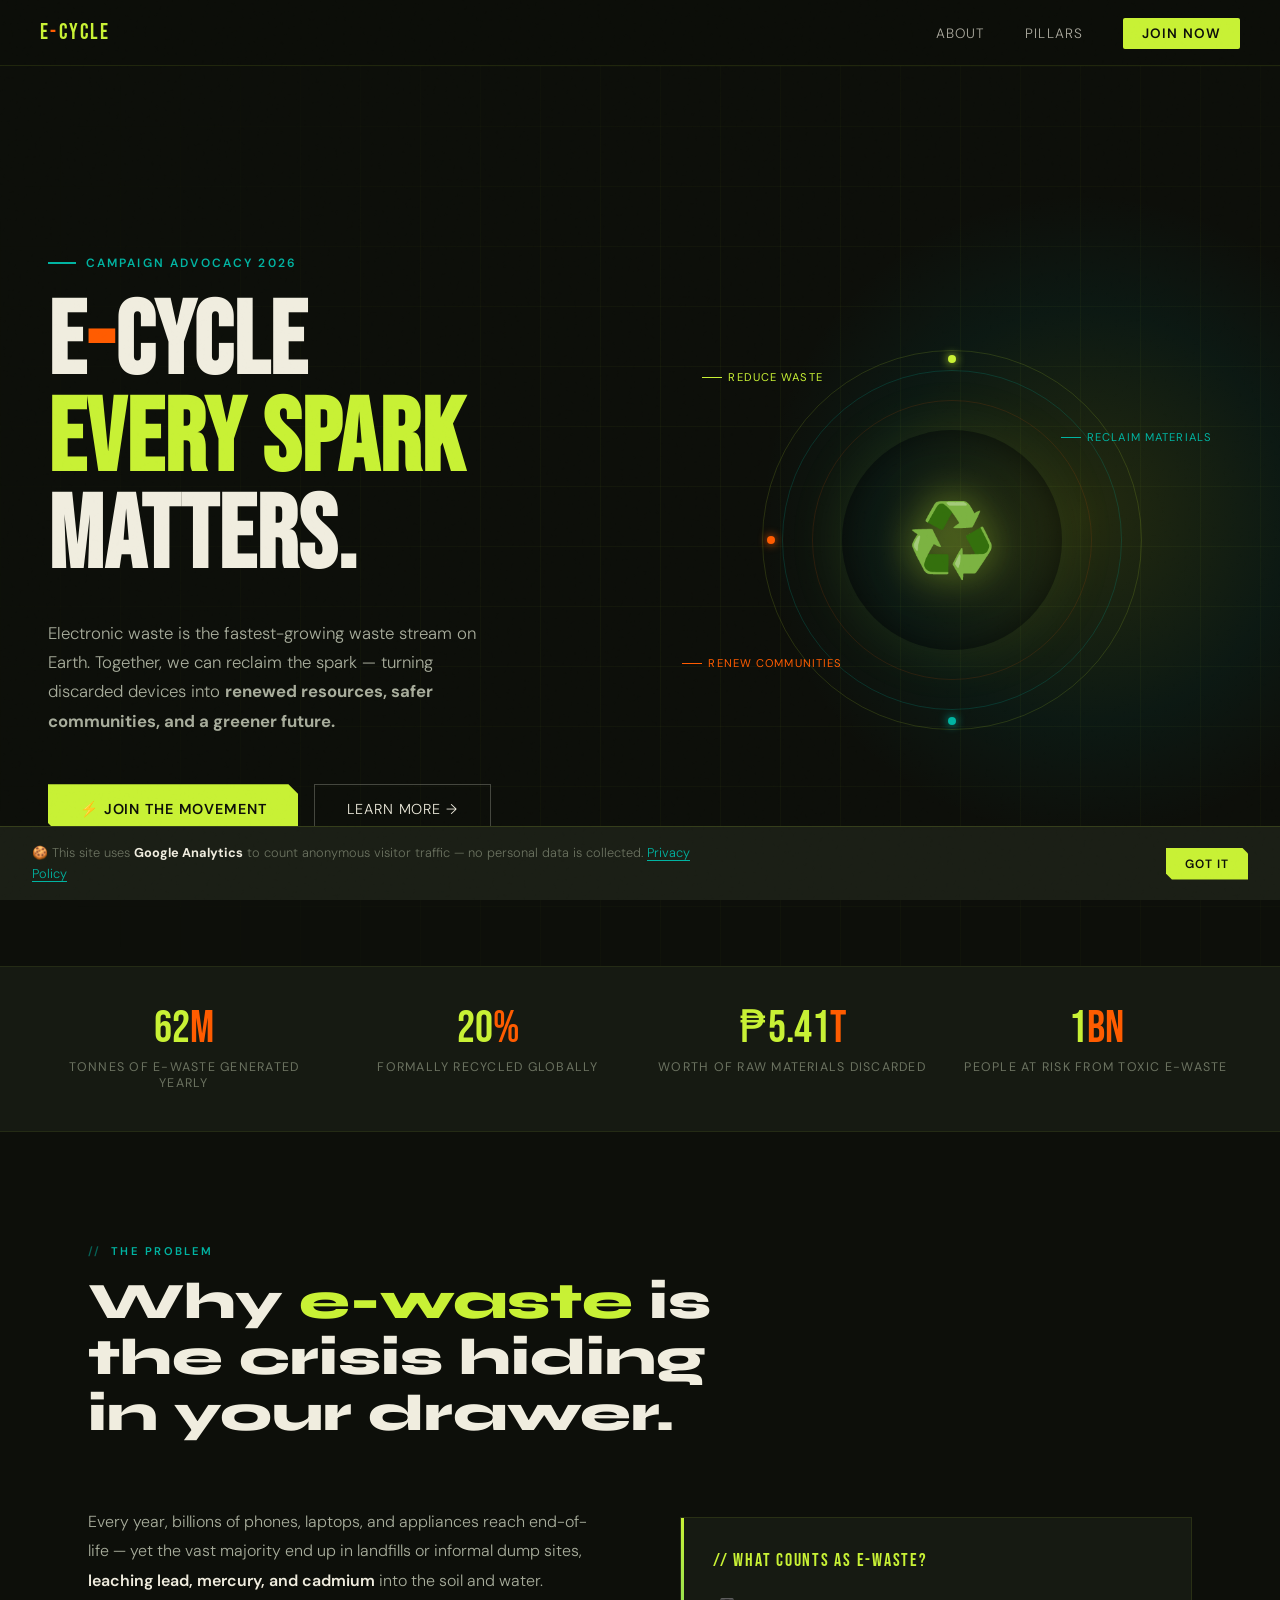
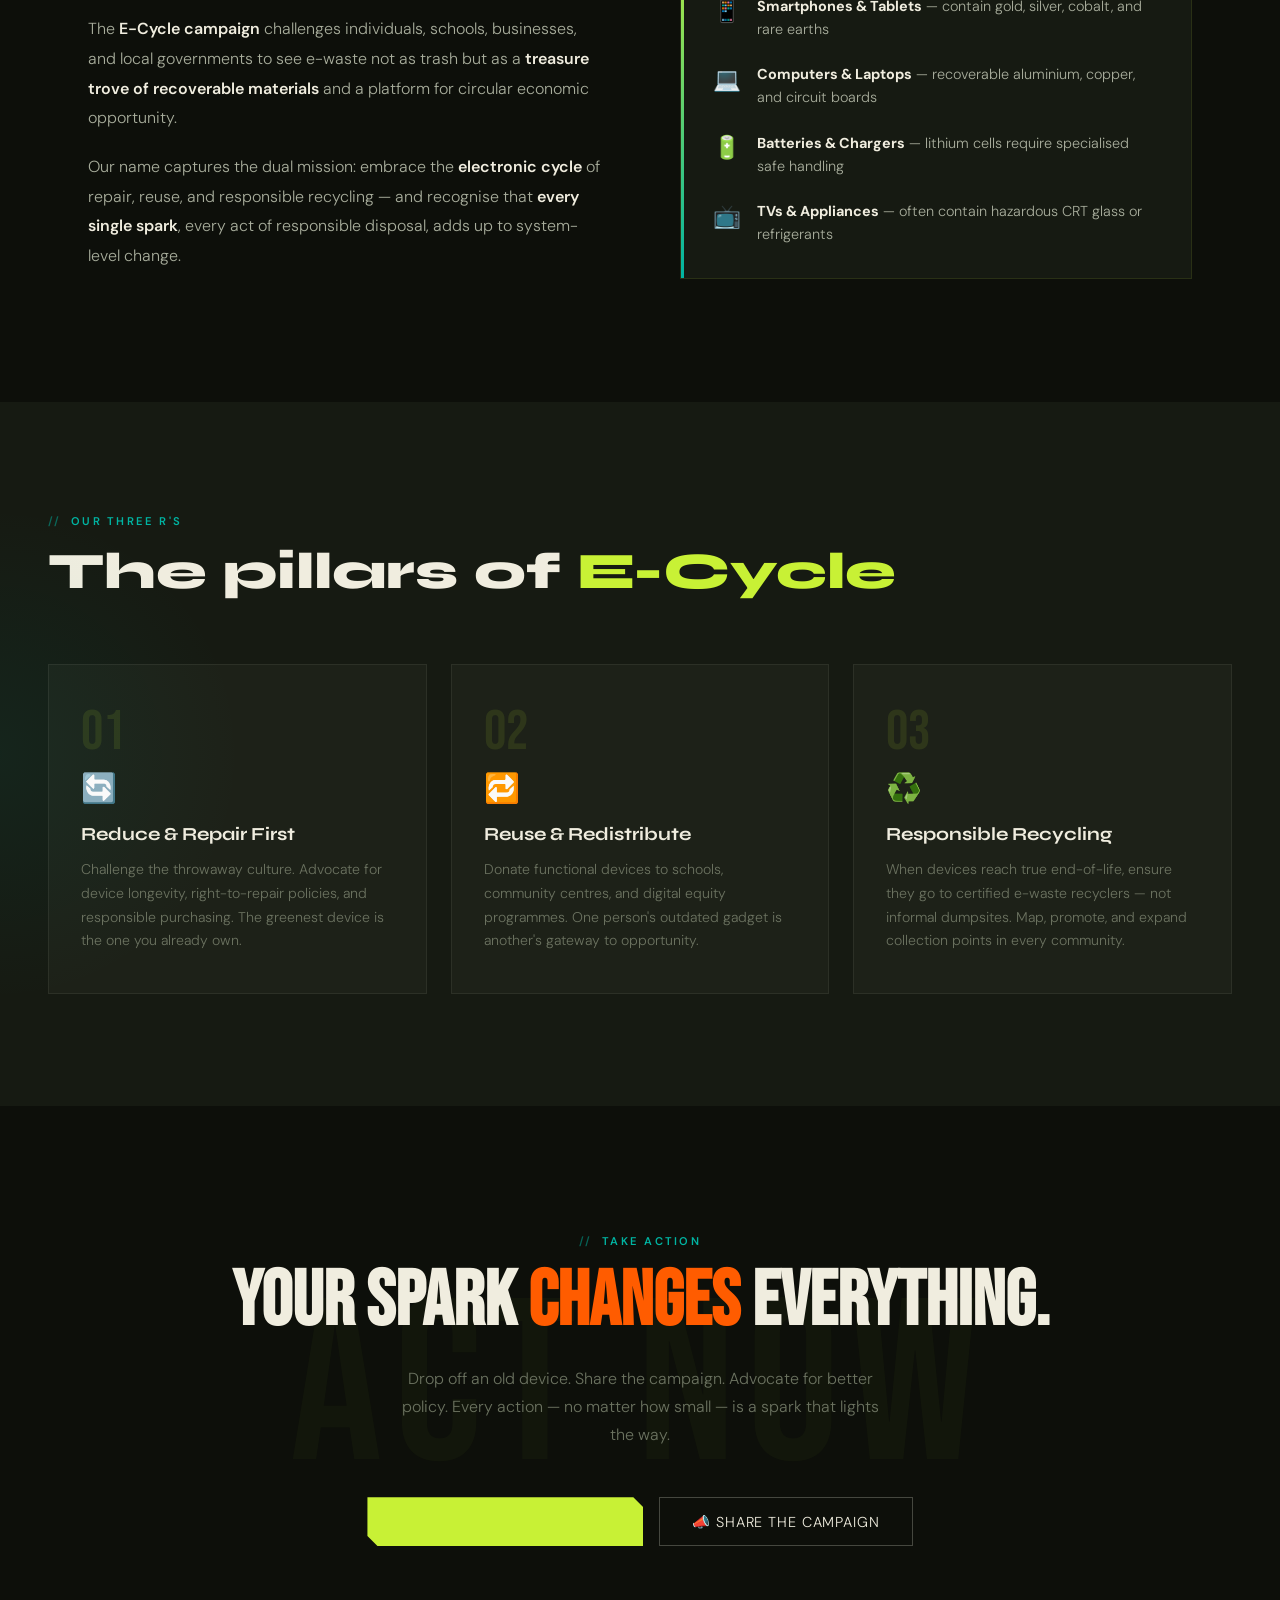
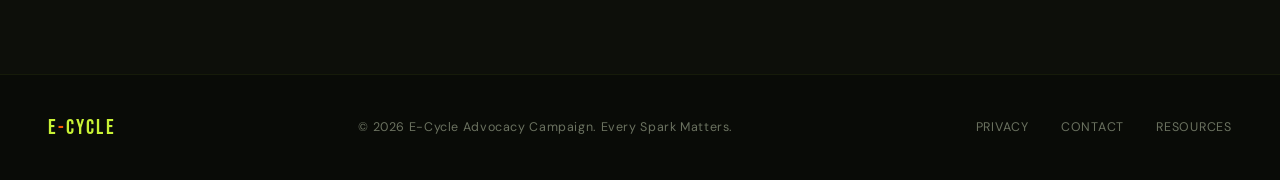
==== commit d56783cb: "Update index.html" ====
--- a/index.html
+++ b/index.html
@@ -252,8 +252,6 @@
       document.getElementById('cookieNotice').style.transform = 'translateY(100%)';
       localStorage.setItem('ecycle_cookie_ok', '1');
     }
-
-    <script>
   // Share campaign button
   document.getElementById('shareBtn').addEventListener('click', async (e) => {
     e.preventDefault();
@@ -276,7 +274,6 @@
       alert('Failed to copy link.');
     }
   });
-</script>
   </script>
 </body>
 </html>
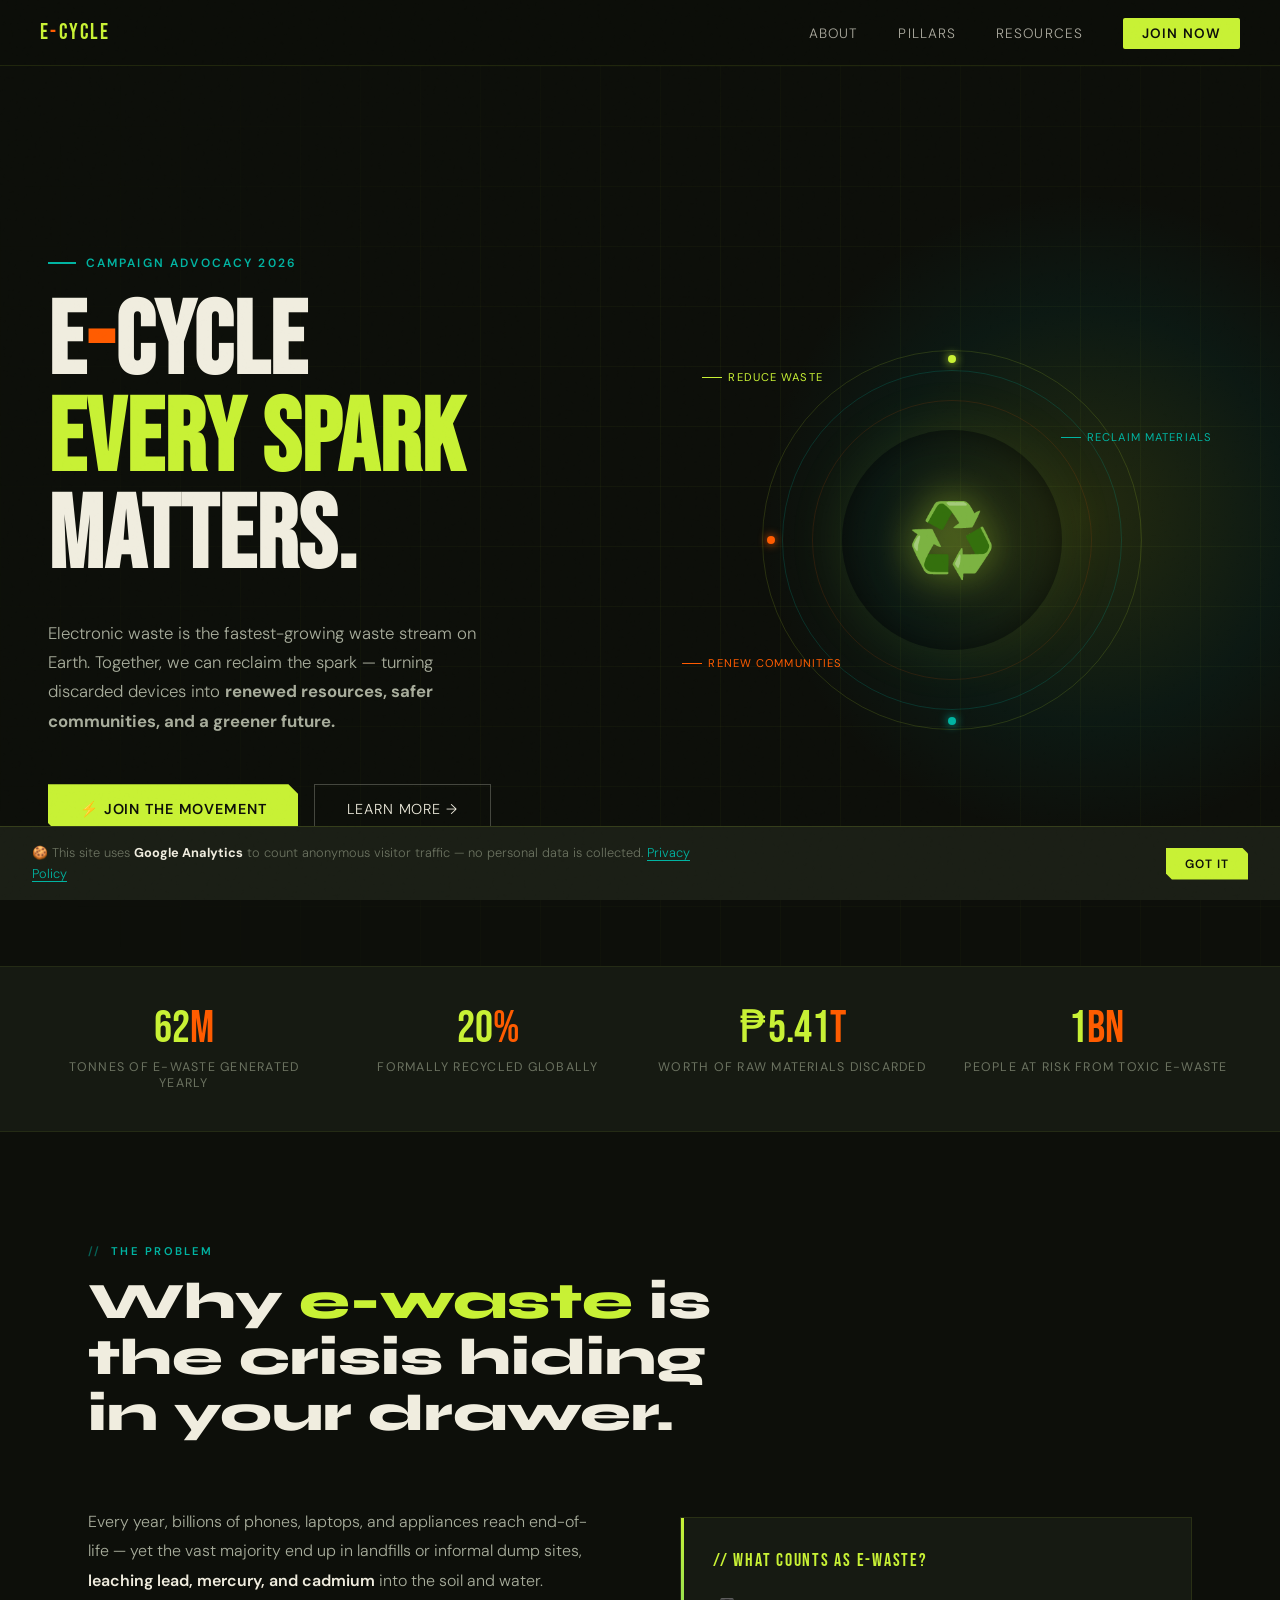
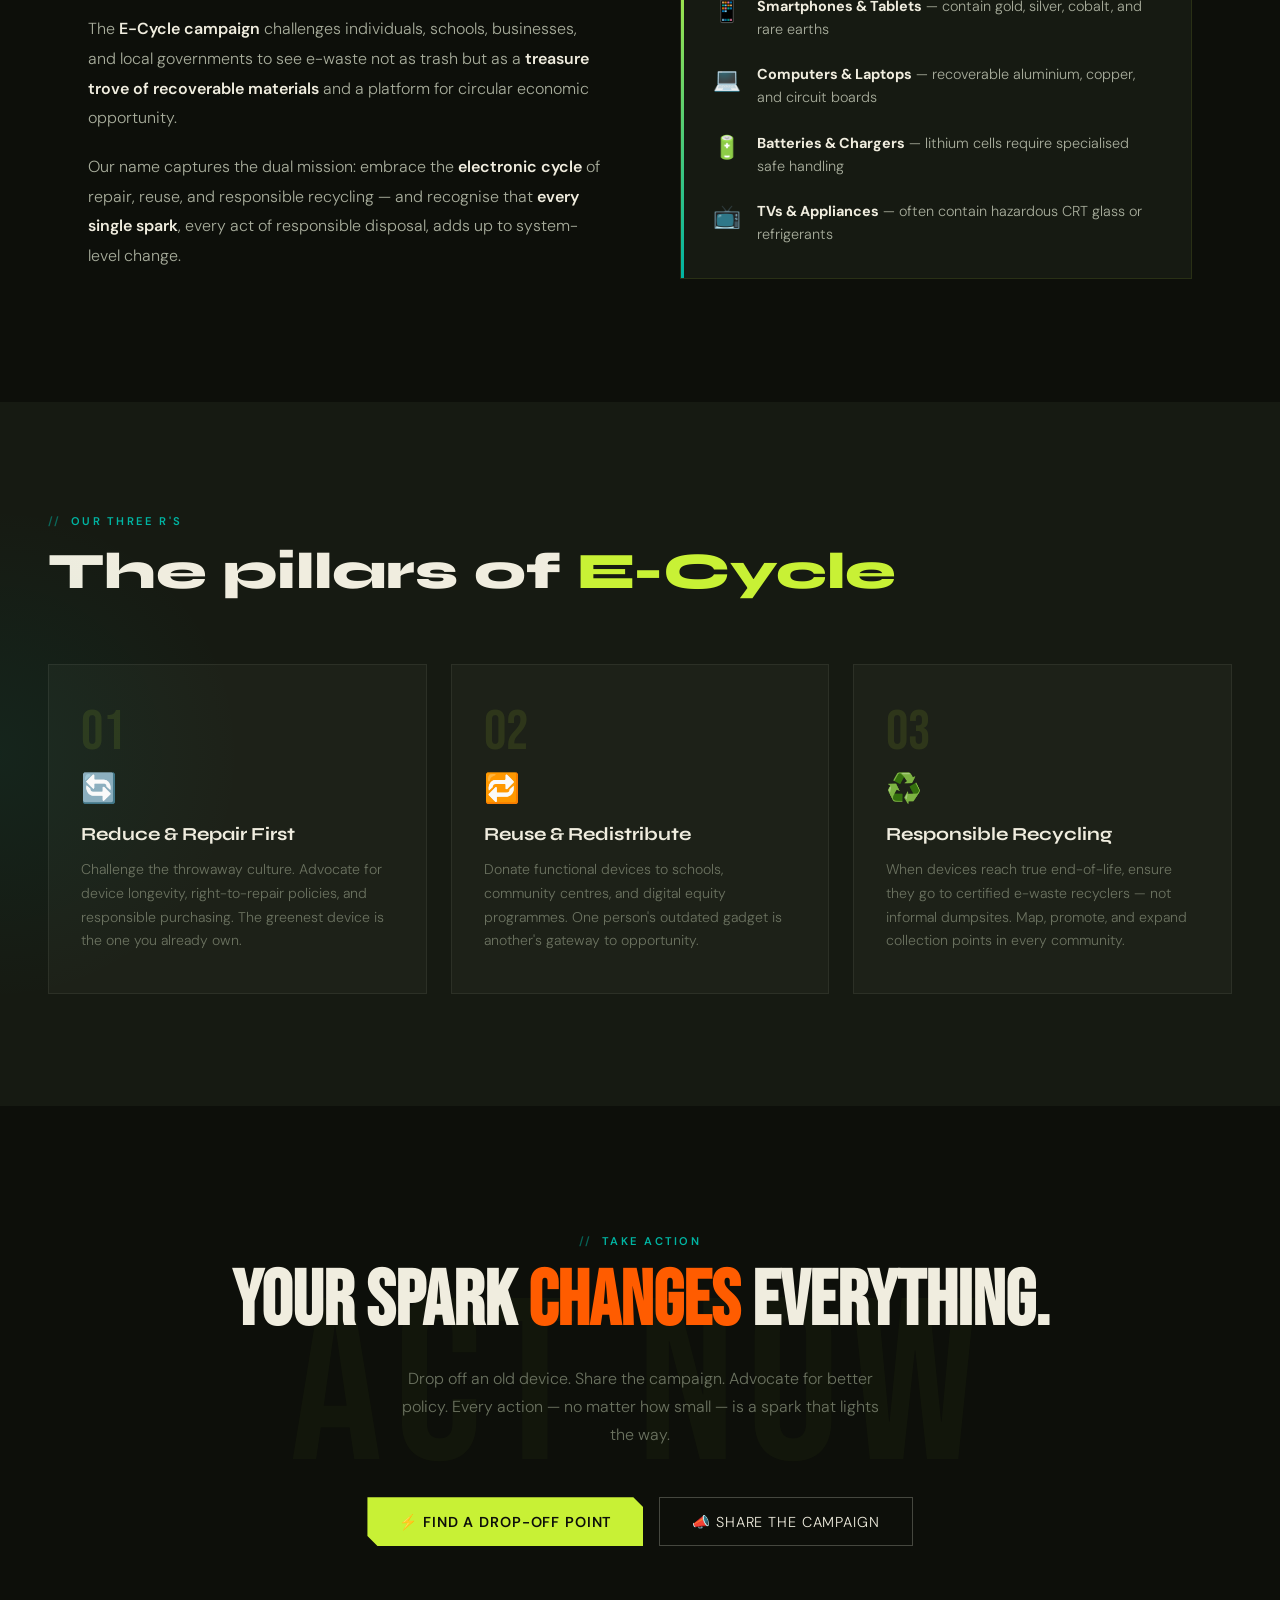
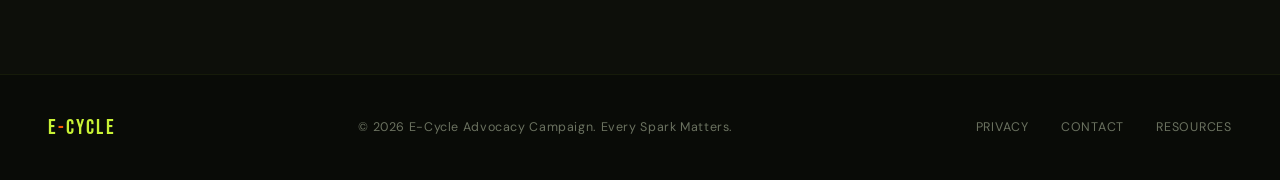
==== commit d6fefd6d: "Update index.html" ====
--- a/index.html
+++ b/index.html
@@ -17,6 +17,7 @@
     <ul class="nav-links">
       <li><a href="#about">About</a></li>
       <li><a href="#pillars">Pillars</a></li>
+      <li><a href="resources.html">Resources</a></li>
       <li><a href="#join" class="nav-cta">Join Now</a></li>
     </ul>
   </nav>
--- a/styles.css
+++ b/styles.css
@@ -157,13 +157,13 @@
       text-transform: uppercase;
       padding: .9rem 2rem;
       border: none;
-      cursor: none;
+      cursor: pointer;
       text-decoration: none;
       display: inline-flex; align-items: center; gap: .5rem;
       transition: background .25s, transform .2s;
       clip-path: polygon(0 0, calc(100% - 10px) 0, 100% 10px, 100% 100%, 10px 100%, 0 calc(100% - 10px));
     }
-    .btn-primary:hover { background: var(--orange); color: var(--smoke); transform: translateY(-2px); }
+    .btn-primary:hover { background: var(--orange); color: var(--smoke); transform: translateY(-2px); cursor: pointer;}
 
     .btn-secondary {
       background: transparent;
@@ -175,12 +175,12 @@
       text-transform: uppercase;
       padding: .9rem 2rem;
       border: 1px solid rgba(240,237,223,.25);
-      cursor: none;
+      cursor: pointer;
       text-decoration: none;
       display: inline-flex; align-items: center; gap: .5rem;
       transition: border-color .25s, color .25s;
     }
-    .btn-secondary:hover { border-color: var(--teal); color: var(--teal); }
+    .btn-secondary:hover { border-color: var(--teal); color: var(--teal); cursor: pointer;}
 
     /* ── Hero right: big graphic ── */
     .hero-right {
@@ -916,4 +916,4 @@
       nav { padding: 1rem 1.2rem; }
       .hero-strip { padding: 2rem 1.2rem 1.5rem; }
       .accept-section { padding: 1.5rem 1.2rem; }
-    }+    }
